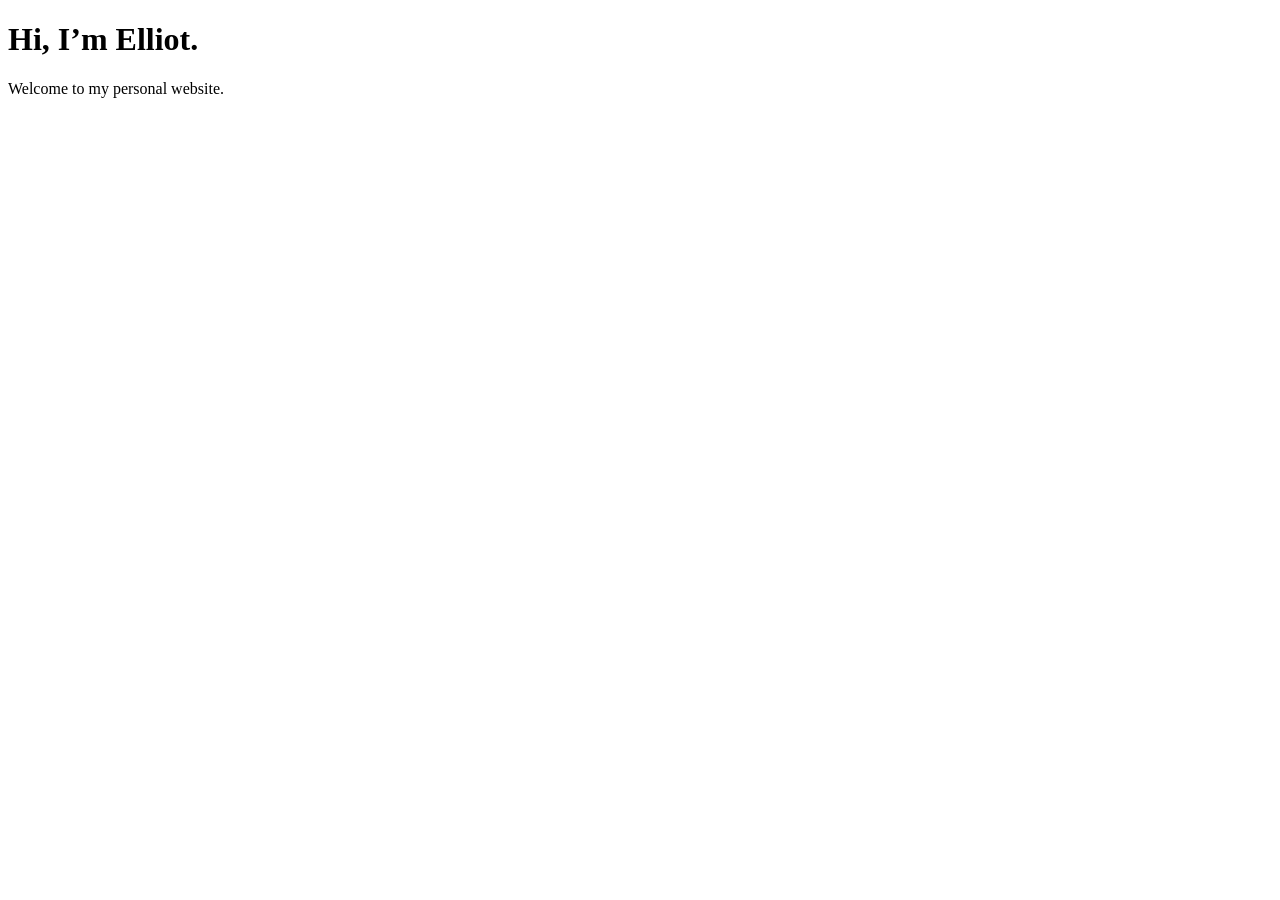
==== index.html @ 8ef5b98a "Updating personal website" ====
<!doctype html>
<html lang="en">
<head>
  <meta charset="utf-8">
  <meta name="viewport" content="width=device-width, initial-scale=1">
  <title>Elliot MG</title>
  <link rel="stylesheet" href="style.css">
</head>
<body>
  <main>
    <h1>Hi, I’m Elliot.</h1>
    <p>Welcome to my personal website.</p>
  </main>
</body>
</html>
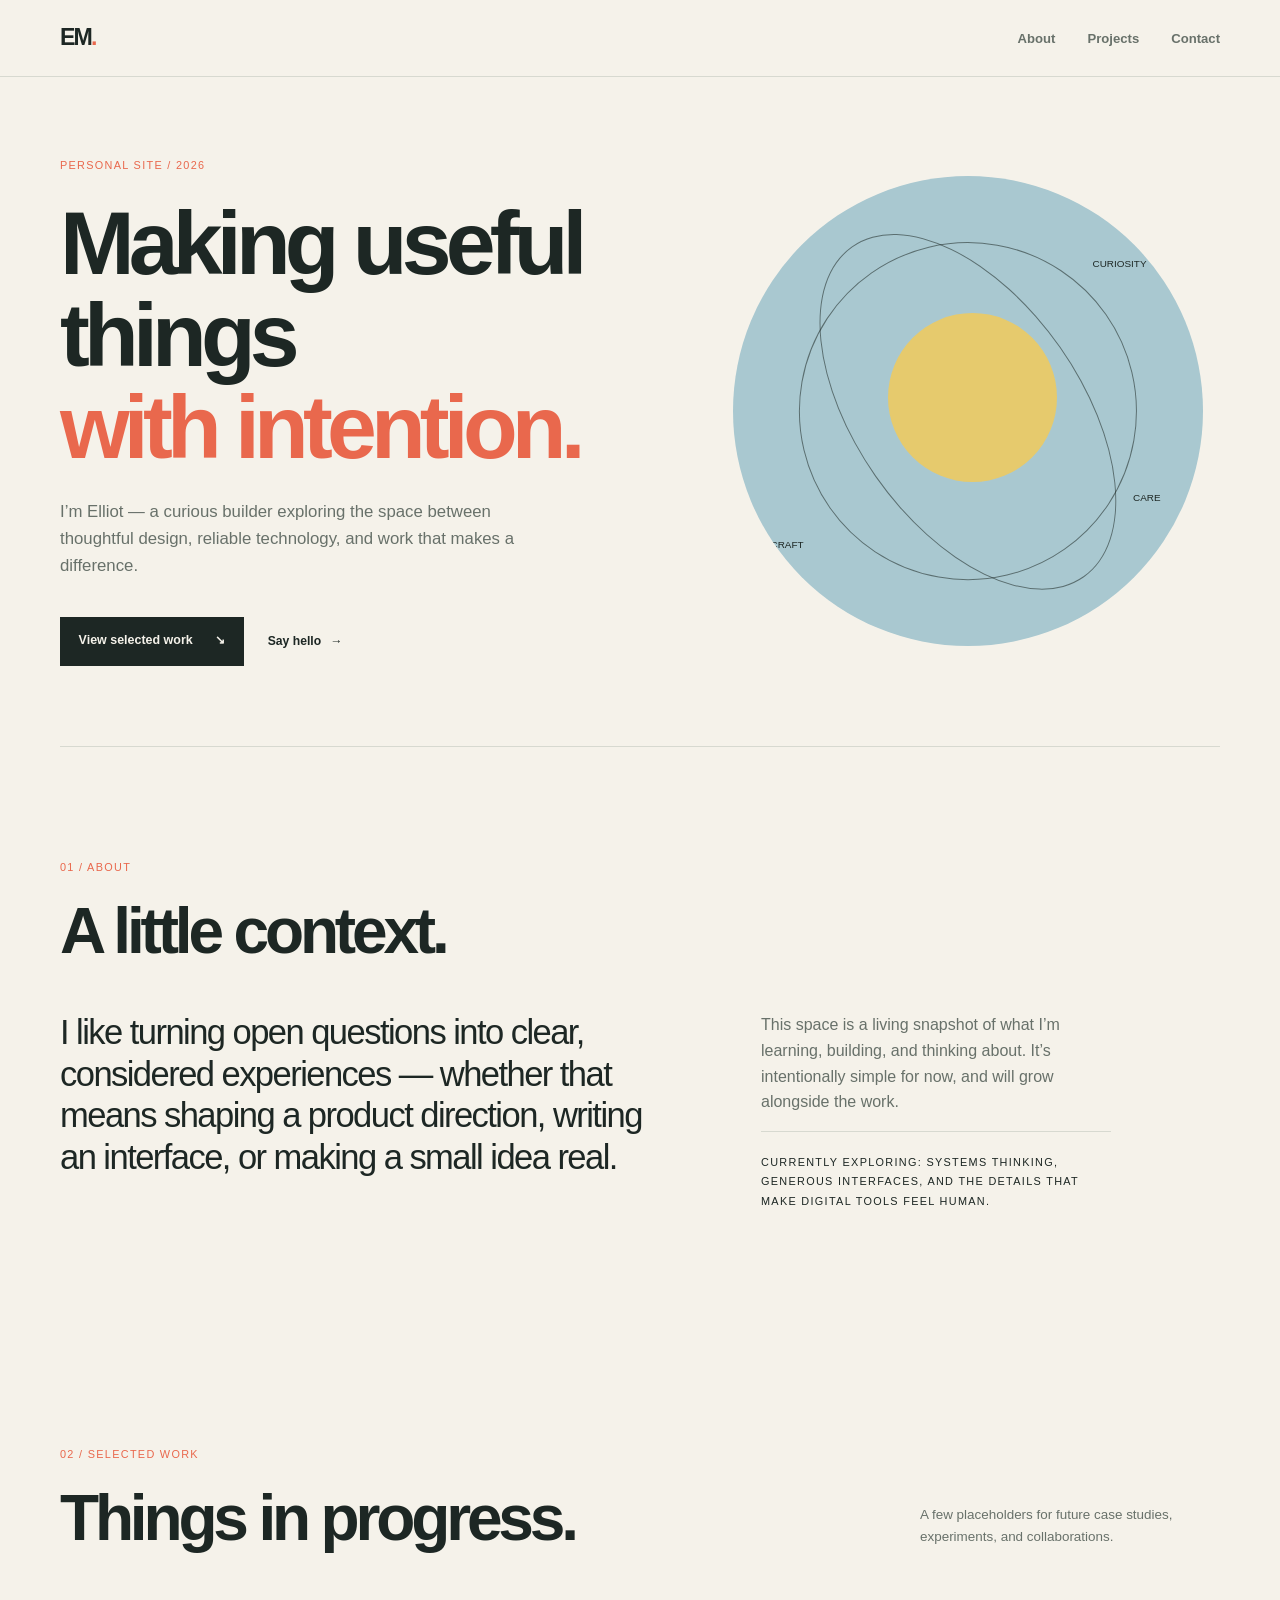
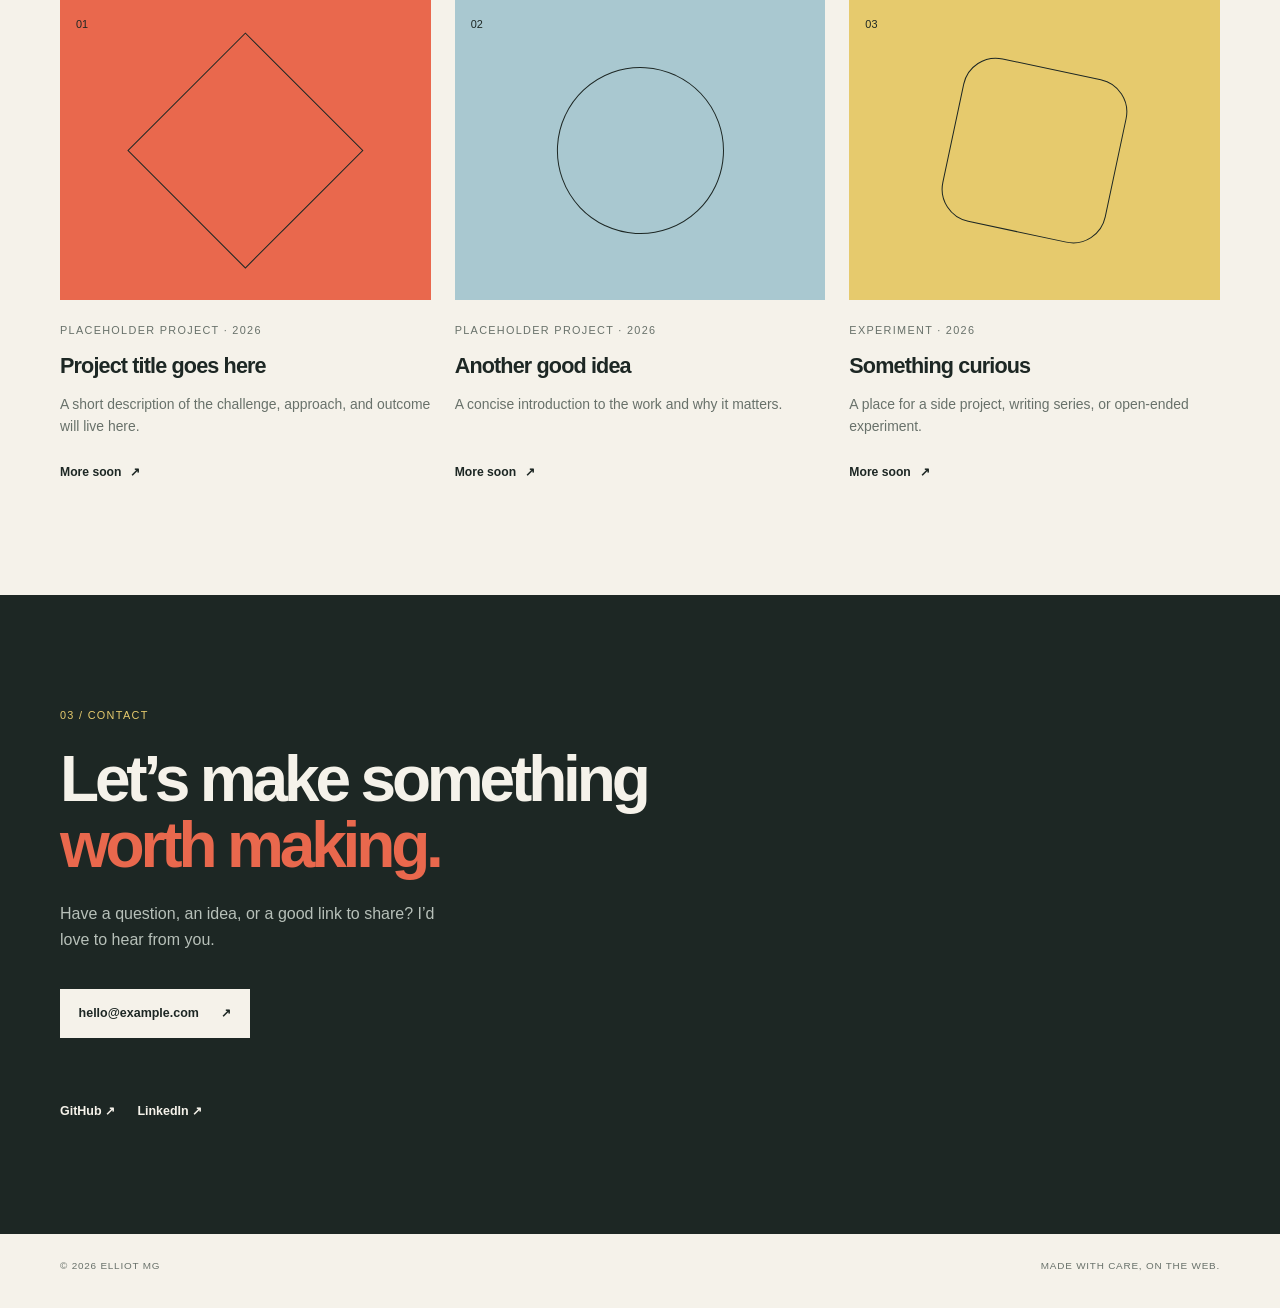
==== commit 0059fd1d: "Create personal website starter Co-authored-by: Copilot App <223556219+Copilot@users.noreply.github." ====
--- a/index.html
+++ b/index.html
@@ -1,15 +1,76 @@
 <!doctype html>
 <html lang="en">
-<head>
-  <meta charset="utf-8">
-  <meta name="viewport" content="width=device-width, initial-scale=1">
-  <title>Elliot MG</title>
-  <link rel="stylesheet" href="style.css">
-</head>
-<body>
-  <main>
-    <h1>Hi, I’m Elliot.</h1>
-    <p>Welcome to my personal website.</p>
-  </main>
-</body>
-</html>+  <head>
+    <meta charset="utf-8">
+    <meta name="viewport" content="width=device-width, initial-scale=1">
+    <meta name="description" content="Elliot MG — a personal portfolio for thoughtful digital work, experiments, and ideas.">
+    <meta name="theme-color" content="#f5f2ea">
+    <meta property="og:title" content="Elliot MG — Personal website">
+    <meta property="og:description" content="A personal portfolio for thoughtful digital work, experiments, and ideas.">
+    <meta property="og:type" content="website">
+    <title>Elliot MG — Personal website</title>
+    <link rel="stylesheet" href="styles.css">
+  </head>
+  <body>
+    <a class="skip-link" href="#main-content">Skip to content</a>
+    <header class="site-header">
+      <div class="container nav-wrap">
+        <a class="brand" href="#top" aria-label="Elliot MG home">EM<span>.</span></a>
+        <button class="menu-toggle" type="button" aria-expanded="false" aria-controls="site-nav">
+          <span class="sr-only">Toggle navigation</span><span></span><span></span>
+        </button>
+        <nav id="site-nav" class="site-nav" aria-label="Primary navigation">
+          <a href="#about">About</a><a href="#projects">Projects</a><a href="#contact">Contact</a>
+        </nav>
+      </div>
+    </header>
+    <main id="main-content">
+      <section id="top" class="hero container" aria-labelledby="hero-title">
+        <div class="hero-copy">
+          <p class="eyebrow">Personal site / 2026</p>
+          <h1 id="hero-title">Making useful things<br><em>with intention.</em></h1>
+          <p class="hero-intro">I’m Elliot — a curious builder exploring the space between thoughtful design, reliable technology, and work that makes a difference.</p>
+          <div class="hero-actions">
+            <a class="button button-primary" href="#projects">View selected work <span aria-hidden="true">↘</span></a>
+            <a class="text-link" href="#contact">Say hello <span aria-hidden="true">→</span></a>
+          </div>
+        </div>
+        <div class="hero-art" aria-hidden="true">
+          <div class="orbit orbit-one"></div><div class="orbit orbit-two"></div><div class="sun"></div>
+          <span class="art-label label-one">curiosity</span><span class="art-label label-two">craft</span><span class="art-label label-three">care</span>
+        </div>
+      </section>
+      <section id="about" class="section section-border container" aria-labelledby="about-title">
+        <div class="section-heading"><p class="eyebrow">01 / About</p><h2 id="about-title">A little context.</h2></div>
+        <div class="about-grid">
+          <p class="large-copy">I like turning open questions into clear, considered experiences — whether that means shaping a product direction, writing an interface, or making a small idea real.</p>
+          <div class="about-details">
+            <p>This space is a living snapshot of what I’m learning, building, and thinking about. It’s intentionally simple for now, and will grow alongside the work.</p>
+            <p class="mono-note">Currently exploring: systems thinking, generous interfaces, and the details that make digital tools feel human.</p>
+          </div>
+        </div>
+      </section>
+      <section id="projects" class="section container" aria-labelledby="projects-title">
+        <div class="section-heading projects-heading">
+          <div><p class="eyebrow">02 / Selected work</p><h2 id="projects-title">Things in progress.</h2></div>
+          <p class="section-note">A few placeholders for future case studies, experiments, and collaborations.</p>
+        </div>
+        <div class="project-grid">
+          <article class="project-card"><div class="project-visual visual-coral"><span>01</span><div class="visual-shape"></div></div><div class="project-meta"><p class="project-type">Placeholder project · 2026</p><h3>Project title goes here</h3><p>A short description of the challenge, approach, and outcome will live here.</p><a class="text-link" href="#contact">More soon <span aria-hidden="true">↗</span></a></div></article>
+          <article class="project-card"><div class="project-visual visual-blue"><span>02</span><div class="visual-shape"></div></div><div class="project-meta"><p class="project-type">Placeholder project · 2026</p><h3>Another good idea</h3><p>A concise introduction to the work and why it matters.</p><a class="text-link" href="#contact">More soon <span aria-hidden="true">↗</span></a></div></article>
+          <article class="project-card"><div class="project-visual visual-yellow"><span>03</span><div class="visual-shape"></div></div><div class="project-meta"><p class="project-type">Experiment · 2026</p><h3>Something curious</h3><p>A place for a side project, writing series, or open-ended experiment.</p><a class="text-link" href="#contact">More soon <span aria-hidden="true">↗</span></a></div></article>
+        </div>
+      </section>
+      <section id="contact" class="contact-section" aria-labelledby="contact-title">
+        <div class="container contact-inner">
+          <p class="eyebrow">03 / Contact</p><h2 id="contact-title">Let’s make something<br><em>worth making.</em></h2>
+          <p class="contact-copy">Have a question, an idea, or a good link to share? I’d love to hear from you.</p>
+          <a class="button button-light" href="mailto:hello@example.com">hello@example.com <span aria-hidden="true">↗</span></a>
+          <div class="social-links" aria-label="Social links"><a href="https://github.com/ElliotMG" target="_blank" rel="noreferrer">GitHub <span aria-hidden="true">↗</span></a><a href="https://www.linkedin.com/" target="_blank" rel="noreferrer">LinkedIn <span aria-hidden="true">↗</span></a></div>
+        </div>
+      </section>
+    </main>
+    <footer class="site-footer container"><p>© <span id="year"></span> Elliot MG</p><p>Made with care, on the web.</p></footer>
+    <script src="script.js"></script>
+  </body>
+</html>
--- a/styles.css
+++ b/styles.css
@@ -0,0 +1,3 @@
+:root{--paper:#f5f2ea;--ink:#1d2724;--muted:#68716a;--line:#d7d9d0;--accent:#e9684d;--blue:#a9c8d0;--yellow:#e6ca6d;--dark:#1d2724;--max-width:1160px}
+*{box-sizing:border-box}html{scroll-behavior:smooth}body{margin:0;color:var(--ink);background:var(--paper);font-family:Arial,sans-serif;line-height:1.6}a{color:inherit}.container{width:min(calc(100% - 3rem),var(--max-width));margin-inline:auto}.sr-only{position:absolute;width:1px;height:1px;padding:0;margin:-1px;overflow:hidden;clip:rect(0,0,0,0);white-space:nowrap;border:0}.skip-link{position:absolute;left:1rem;top:-4rem;z-index:10;padding:.7rem 1rem;color:#fff;background:var(--dark)}.skip-link:focus{top:1rem}.site-header{border-bottom:1px solid var(--line)}.nav-wrap{display:flex;align-items:center;justify-content:space-between;min-height:76px}.brand{color:var(--ink);font-size:1.45rem;font-weight:800;letter-spacing:-.08em;text-decoration:none}.brand span{color:var(--accent)}.site-nav{display:flex;gap:2rem;font-size:.82rem;font-weight:700}.site-nav a,.text-link,.social-links a{text-decoration:none}.site-nav a{color:var(--muted)}.site-nav a:hover,.site-nav a:focus-visible,.text-link:hover,.text-link:focus-visible,.social-links a:hover,.social-links a:focus-visible{color:var(--accent)}.menu-toggle{display:none;border:0;background:transparent;padding:.5rem}.hero{display:grid;grid-template-columns:1.08fr .92fr;gap:4rem;align-items:center;min-height:650px;padding-block:5rem}.eyebrow,.project-type,.mono-note{font-size:.68rem;text-transform:uppercase;letter-spacing:.12em}.eyebrow{color:var(--accent);margin:0 0 1.4rem}h1,h2,h3,p{margin-top:0}h1,h2{letter-spacing:-.065em;line-height:1.03}h1{max-width:720px;margin-bottom:1.6rem;font-size:clamp(3.2rem,7vw,6.5rem);font-weight:700}h1 em,h2 em{color:var(--accent);font-style:normal}.hero-intro{max-width:490px;color:var(--muted);font-size:1.05rem}.hero-actions{display:flex;align-items:center;flex-wrap:wrap;gap:1.5rem;margin-top:2.3rem}.button{display:inline-flex;gap:1.4rem;align-items:center;padding:.85rem 1.1rem;border:1px solid transparent;font-size:.78rem;font-weight:700;text-decoration:none}.button-primary{color:var(--paper);background:var(--dark)}.text-link{display:inline-flex;align-items:center;gap:.55rem;font-size:.76rem;font-weight:800}.hero-art{position:relative;width:min(100%,470px);aspect-ratio:1;margin-inline:auto;background:var(--blue);border-radius:50%;overflow:hidden}.sun{position:absolute;top:29%;left:33%;width:36%;aspect-ratio:1;background:var(--yellow);border-radius:50%}.orbit{position:absolute;inset:14%;border:1px solid rgba(29,39,36,.55);border-radius:50%;transform:rotate(-35deg)}.orbit-two{inset:26% 7%;transform:rotate(55deg)}.art-label{position:absolute;font-size:.62rem;text-transform:uppercase}.label-one{top:17%;right:12%}.label-two{bottom:20%;left:8%}.label-three{right:9%;bottom:30%}.section{padding-block:7rem}.section-border{border-top:1px solid var(--line)}.section-heading{margin-bottom:3rem}h2{font-size:clamp(2.4rem,5vw,4.5rem);margin-bottom:0}.about-grid{display:grid;grid-template-columns:1.15fr .85fr;gap:5rem}.large-copy{max-width:650px;font-size:clamp(1.5rem,2.7vw,2.4rem);line-height:1.2;letter-spacing:-.045em}.about-details{max-width:350px;color:var(--muted)}.mono-note{padding-top:1.3rem;color:var(--ink);border-top:1px solid var(--line);line-height:1.8}.projects-heading{display:flex;justify-content:space-between;align-items:end;gap:2rem}.section-note{max-width:300px;margin-bottom:.3rem;color:var(--muted);font-size:.84rem}.project-grid{display:grid;grid-template-columns:repeat(3,1fr);gap:1.5rem}.project-card{min-width:0}.project-visual{position:relative;display:grid;place-items:center;min-height:300px;overflow:hidden}.project-visual>span{position:absolute;top:1rem;left:1rem;font-size:.68rem}.visual-coral{background:var(--accent)}.visual-blue{background:var(--blue)}.visual-yellow{background:var(--yellow)}.visual-shape{width:45%;aspect-ratio:1;border:1px solid var(--ink);border-radius:50%;transform:rotate(25deg)}.visual-coral .visual-shape{border-radius:0;transform:rotate(45deg)}.visual-yellow .visual-shape{border-radius:20%;transform:rotate(12deg)}.project-meta{padding-top:1.35rem}.project-type{color:var(--muted);margin-bottom:.65rem}.project-meta h3{margin-bottom:.55rem;font-size:1.35rem;letter-spacing:-.04em}.project-meta p:not(.project-type){min-height:3.2rem;color:var(--muted);font-size:.87rem}.contact-section{color:var(--paper);background:var(--dark)}.contact-inner{padding-block:7rem}.contact-inner .eyebrow{color:var(--yellow)}.contact-inner h2{max-width:700px;margin-bottom:1.4rem}.contact-copy{max-width:400px;color:#b7c0b9}.button-light{margin-top:1.3rem;color:var(--dark);background:var(--paper)}.social-links{display:flex;gap:1.4rem;margin-top:4rem;font-size:.78rem;font-weight:700}.site-footer{display:flex;justify-content:space-between;padding-block:1.5rem;color:var(--muted);font-size:.62rem;text-transform:uppercase;letter-spacing:.08em}
+@media(max-width:760px){.container{width:min(calc(100% - 2rem),var(--max-width))}.site-nav{display:none;position:absolute;top:76px;right:1rem;left:1rem;z-index:5;flex-direction:column;gap:0;padding:.7rem;background:var(--paper);border:1px solid var(--line)}.site-nav.is-open{display:flex}.site-nav a{padding:.65rem}.menu-toggle{display:grid;gap:5px}.menu-toggle>span:not(.sr-only){display:block;width:22px;height:1px;background:var(--ink)}.hero{grid-template-columns:1fr;gap:3rem;min-height:auto;padding-block:4.5rem 5rem}.hero-art{width:min(100%,360px)}.section{padding-block:5rem}.about-grid,.project-grid{grid-template-columns:1fr;gap:2.5rem}.about-grid{gap:1.5rem}.projects-heading{display:block}.section-note{margin-top:1.2rem}.project-visual{min-height:260px}.project-meta p:not(.project-type){min-height:auto}.site-footer{display:block}.site-footer p:last-child{margin-top:.5rem}}
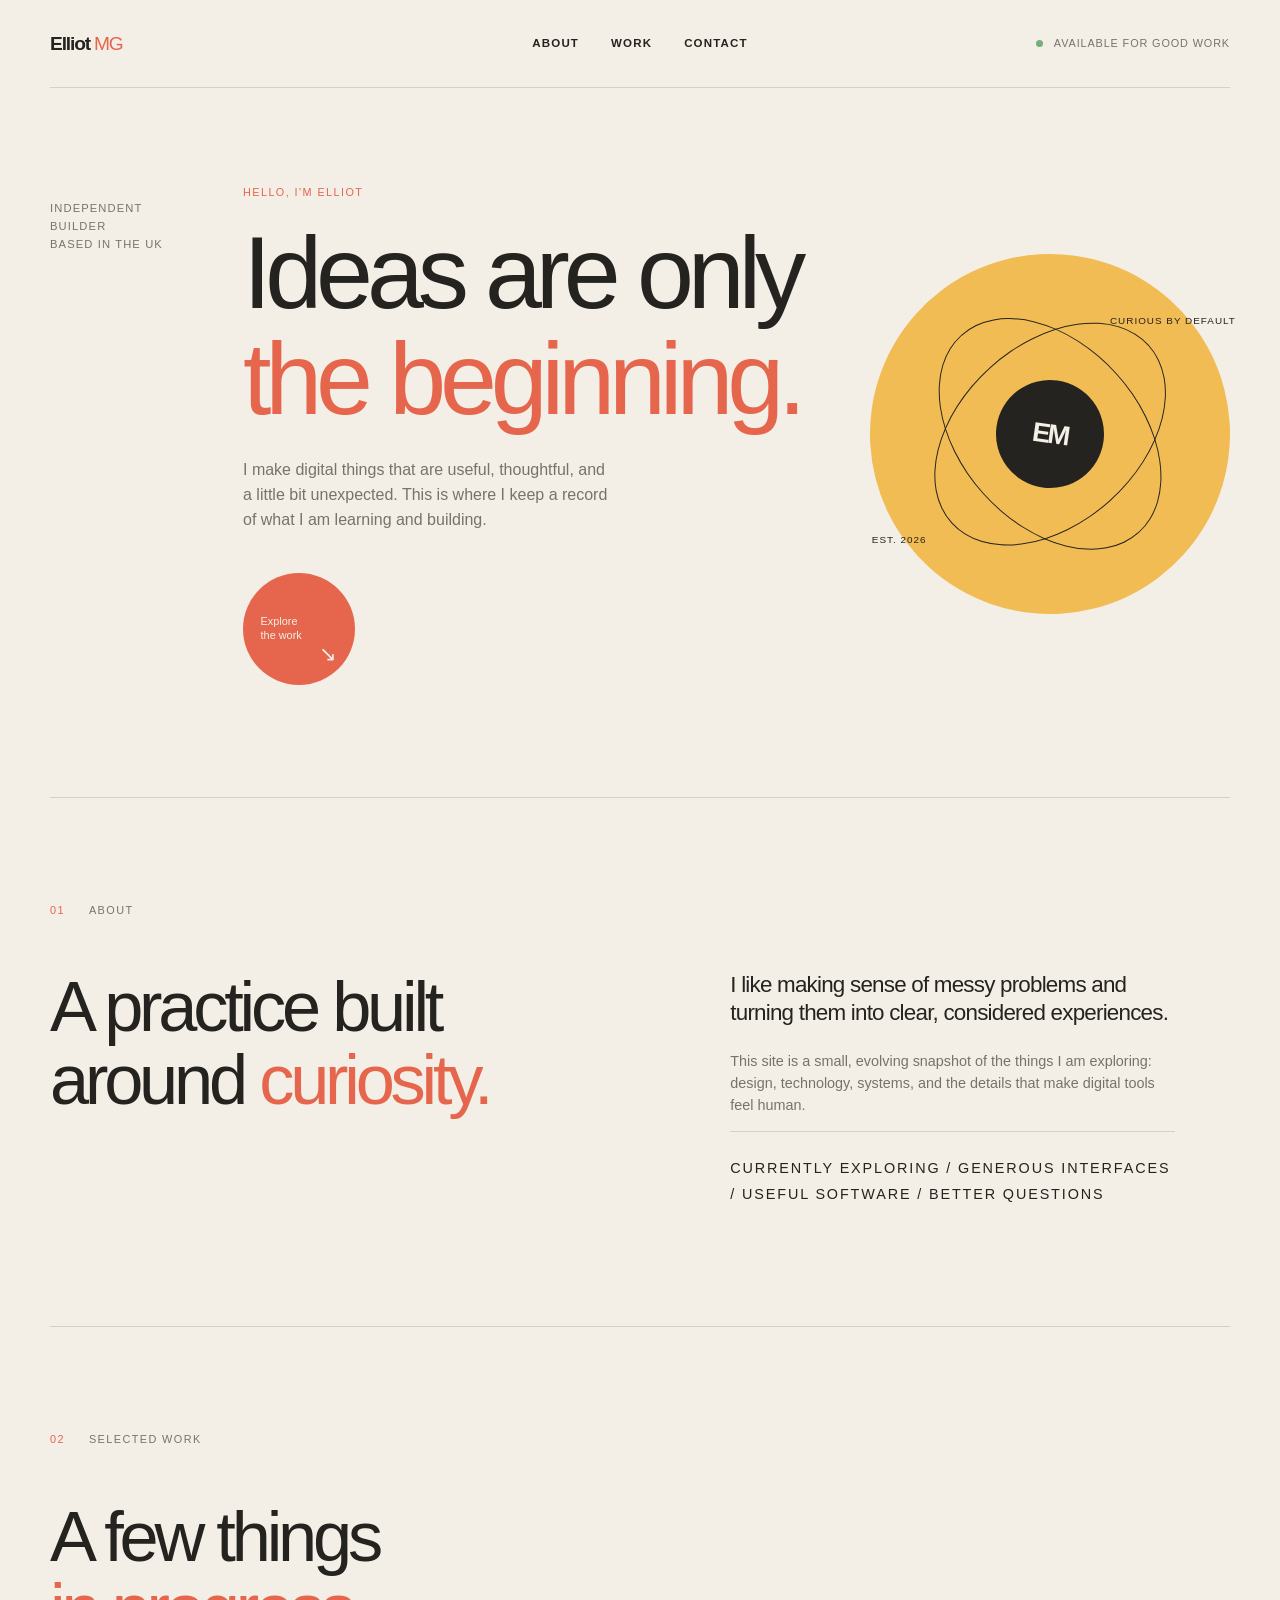
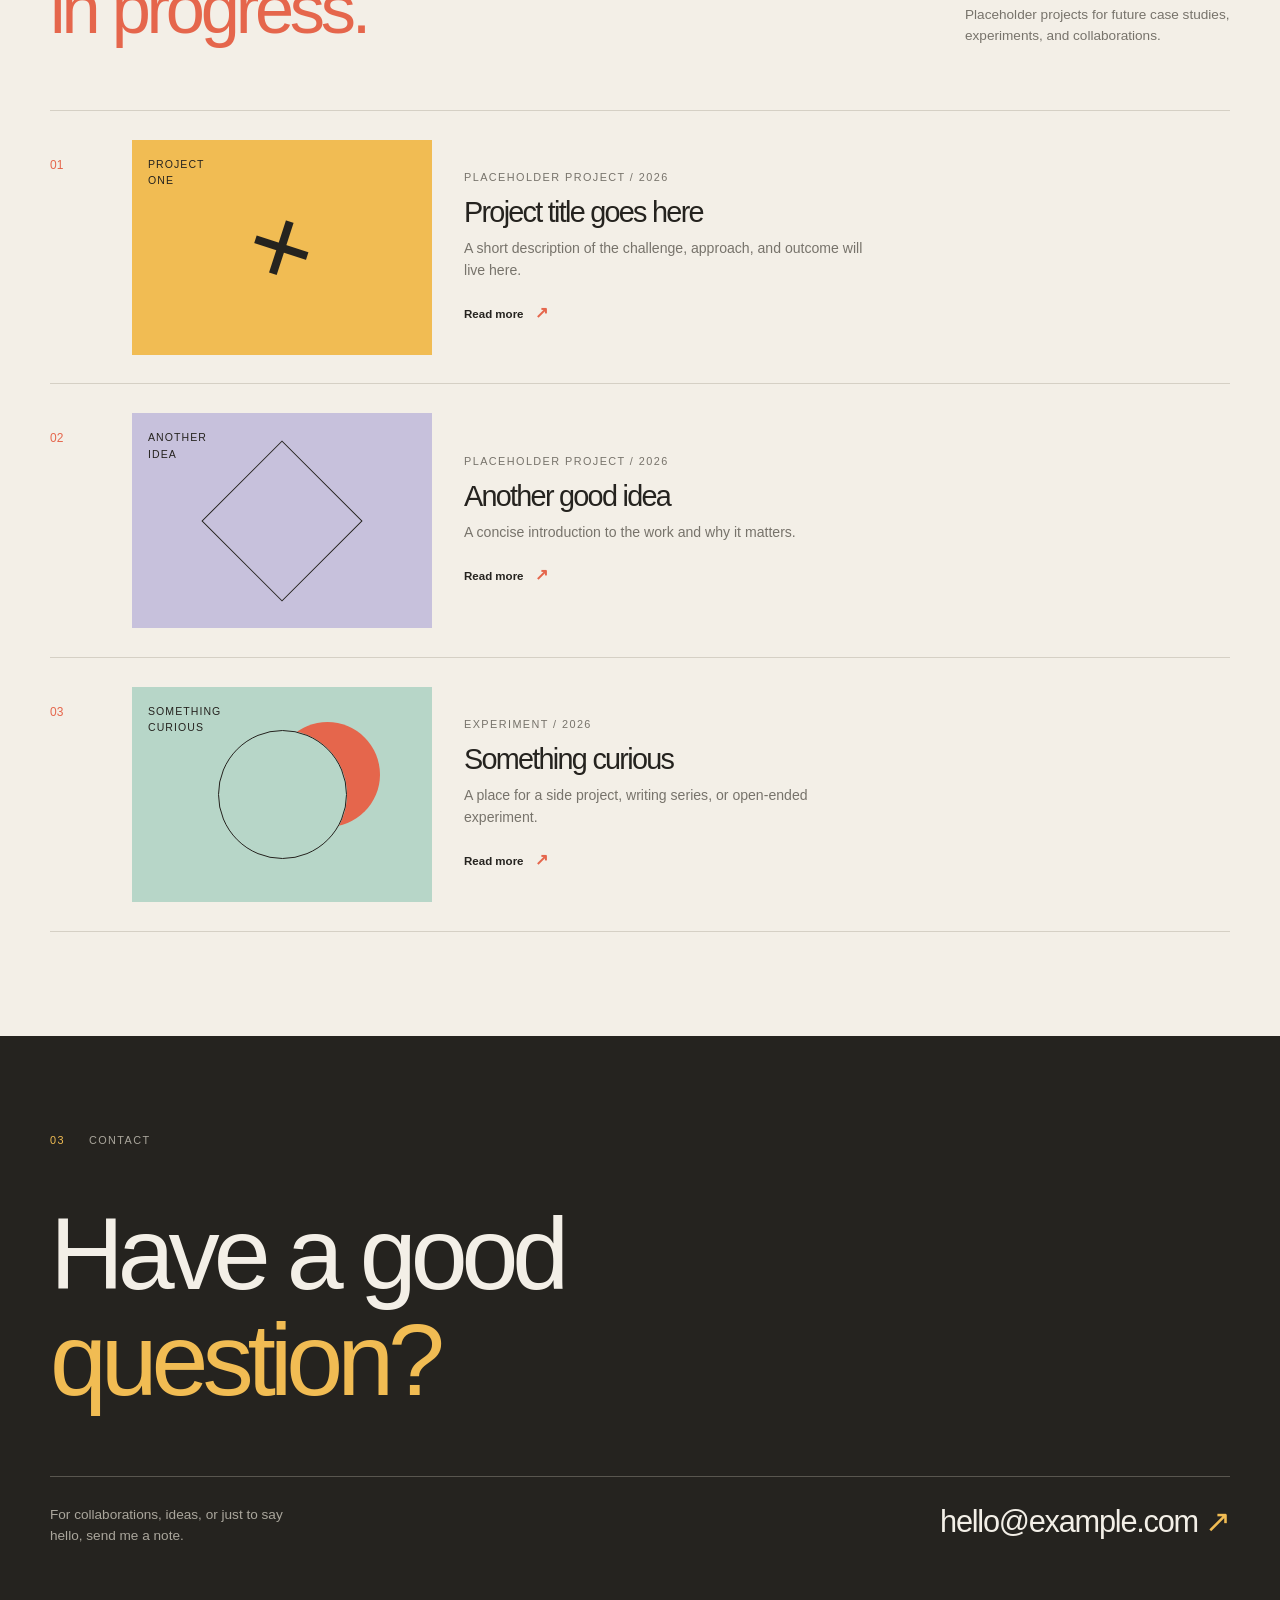
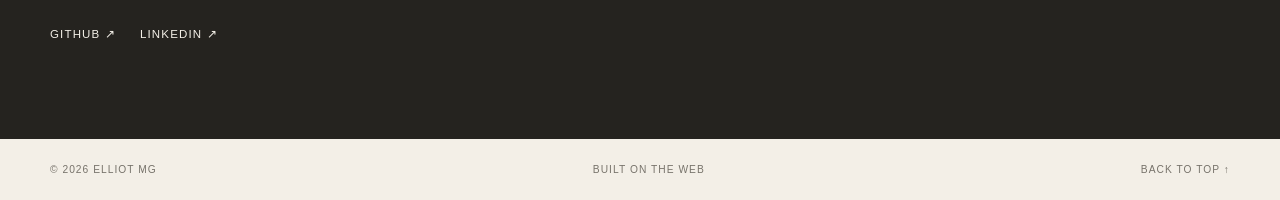
==== commit 5d98c536: "Refresh personal site visual design Introduce a more editorial layout with stronger typography, rich" ====
--- a/index.html
+++ b/index.html
@@ -3,74 +3,84 @@
   <head>
     <meta charset="utf-8">
     <meta name="viewport" content="width=device-width, initial-scale=1">
-    <meta name="description" content="Elliot MG — a personal portfolio for thoughtful digital work, experiments, and ideas.">
-    <meta name="theme-color" content="#f5f2ea">
-    <meta property="og:title" content="Elliot MG — Personal website">
-    <meta property="og:description" content="A personal portfolio for thoughtful digital work, experiments, and ideas.">
+    <meta name="description" content="Elliot MG is a curious builder making useful things with intention.">
+    <meta name="theme-color" content="#f3efe7">
+    <meta property="og:title" content="Elliot MG - Personal website">
+    <meta property="og:description" content="A personal home for Elliot MG's work, experiments, and ideas.">
     <meta property="og:type" content="website">
-    <title>Elliot MG — Personal website</title>
-    <link rel="stylesheet" href="styles.css">
+    <title>Elliot MG - Personal website</title>
+    <link rel="stylesheet" href="style.css">
   </head>
   <body>
     <a class="skip-link" href="#main-content">Skip to content</a>
     <header class="site-header">
-      <div class="container nav-wrap">
-        <a class="brand" href="#top" aria-label="Elliot MG home">EM<span>.</span></a>
-        <button class="menu-toggle" type="button" aria-expanded="false" aria-controls="site-nav">
-          <span class="sr-only">Toggle navigation</span><span></span><span></span>
-        </button>
-        <nav id="site-nav" class="site-nav" aria-label="Primary navigation">
-          <a href="#about">About</a><a href="#projects">Projects</a><a href="#contact">Contact</a>
-        </nav>
-      </div>
+      <a class="wordmark" href="#top" aria-label="Elliot MG home">Elliot<span>MG</span></a>
+      <button class="menu-toggle" type="button" aria-expanded="false" aria-controls="site-nav">
+        <span class="sr-only">Toggle navigation</span><span></span><span></span>
+      </button>
+      <nav id="site-nav" class="site-nav" aria-label="Primary navigation">
+        <a href="#about">About</a><a href="#work">Work</a><a href="#contact">Contact</a>
+      </nav>
+      <p class="availability"><i></i> Available for good work</p>
     </header>
+
     <main id="main-content">
-      <section id="top" class="hero container" aria-labelledby="hero-title">
-        <div class="hero-copy">
-          <p class="eyebrow">Personal site / 2026</p>
-          <h1 id="hero-title">Making useful things<br><em>with intention.</em></h1>
-          <p class="hero-intro">I’m Elliot — a curious builder exploring the space between thoughtful design, reliable technology, and work that makes a difference.</p>
-          <div class="hero-actions">
-            <a class="button button-primary" href="#projects">View selected work <span aria-hidden="true">↘</span></a>
-            <a class="text-link" href="#contact">Say hello <span aria-hidden="true">→</span></a>
-          </div>
+      <section id="top" class="hero page-width" aria-labelledby="hero-title">
+        <div class="hero-kicker">Independent builder<br>based in the UK</div>
+        <div class="hero-content">
+          <p class="eyebrow">Hello, I'm Elliot</p>
+          <h1 id="hero-title">Ideas are only<br><em>the beginning.</em></h1>
+          <p class="hero-summary">I make digital things that are useful, thoughtful, and a little bit unexpected. This is where I keep a record of what I am learning and building.</p>
+          <a class="circle-link" href="#work" aria-label="Explore selected work"><span>Explore<br>the work</span><b aria-hidden="true">↘</b></a>
         </div>
-        <div class="hero-art" aria-hidden="true">
-          <div class="orbit orbit-one"></div><div class="orbit orbit-two"></div><div class="sun"></div>
-          <span class="art-label label-one">curiosity</span><span class="art-label label-two">craft</span><span class="art-label label-three">care</span>
+        <div class="hero-mark" aria-hidden="true">
+          <div class="mark-ring ring-one"></div><div class="mark-ring ring-two"></div>
+          <div class="mark-core">EM</div>
+          <span class="mark-note note-top">curious by default</span><span class="mark-note note-bottom">est. 2026</span>
         </div>
       </section>
-      <section id="about" class="section section-border container" aria-labelledby="about-title">
-        <div class="section-heading"><p class="eyebrow">01 / About</p><h2 id="about-title">A little context.</h2></div>
-        <div class="about-grid">
-          <p class="large-copy">I like turning open questions into clear, considered experiences — whether that means shaping a product direction, writing an interface, or making a small idea real.</p>
-          <div class="about-details">
-            <p>This space is a living snapshot of what I’m learning, building, and thinking about. It’s intentionally simple for now, and will grow alongside the work.</p>
-            <p class="mono-note">Currently exploring: systems thinking, generous interfaces, and the details that make digital tools feel human.</p>
+
+      <section id="about" class="section page-width ruled" aria-labelledby="about-title">
+        <div class="section-label"><span>01</span><span>About</span></div>
+        <div class="about-layout">
+          <h2 id="about-title">A practice built<br>around <em>curiosity.</em></h2>
+          <div class="about-copy">
+            <p class="lead">I like making sense of messy problems and turning them into clear, considered experiences.</p>
+            <p>This site is a small, evolving snapshot of the things I am exploring: design, technology, systems, and the details that make digital tools feel human.</p>
+            <p class="mono-note">Currently exploring / generous interfaces / useful software / better questions</p>
           </div>
         </div>
       </section>
-      <section id="projects" class="section container" aria-labelledby="projects-title">
-        <div class="section-heading projects-heading">
-          <div><p class="eyebrow">02 / Selected work</p><h2 id="projects-title">Things in progress.</h2></div>
-          <p class="section-note">A few placeholders for future case studies, experiments, and collaborations.</p>
-        </div>
-        <div class="project-grid">
-          <article class="project-card"><div class="project-visual visual-coral"><span>01</span><div class="visual-shape"></div></div><div class="project-meta"><p class="project-type">Placeholder project · 2026</p><h3>Project title goes here</h3><p>A short description of the challenge, approach, and outcome will live here.</p><a class="text-link" href="#contact">More soon <span aria-hidden="true">↗</span></a></div></article>
-          <article class="project-card"><div class="project-visual visual-blue"><span>02</span><div class="visual-shape"></div></div><div class="project-meta"><p class="project-type">Placeholder project · 2026</p><h3>Another good idea</h3><p>A concise introduction to the work and why it matters.</p><a class="text-link" href="#contact">More soon <span aria-hidden="true">↗</span></a></div></article>
-          <article class="project-card"><div class="project-visual visual-yellow"><span>03</span><div class="visual-shape"></div></div><div class="project-meta"><p class="project-type">Experiment · 2026</p><h3>Something curious</h3><p>A place for a side project, writing series, or open-ended experiment.</p><a class="text-link" href="#contact">More soon <span aria-hidden="true">↗</span></a></div></article>
+
+      <section id="work" class="section page-width ruled" aria-labelledby="work-title">
+        <div class="section-label"><span>02</span><span>Selected work</span></div>
+        <div class="work-heading"><h2 id="work-title">A few things<br><em>in progress.</em></h2><p>Placeholder projects for future case studies, experiments, and collaborations.</p></div>
+        <div class="work-list">
+          <article class="work-item">
+            <div class="work-number">01</div><div class="work-visual visual-saffron"><span>Project<br>one</span><div class="visual-star">+</div></div>
+            <div class="work-info"><p class="work-type">Placeholder project / 2026</p><h3>Project title goes here</h3><p>A short description of the challenge, approach, and outcome will live here.</p><a href="#contact" class="arrow-link">Read more <span aria-hidden="true">↗</span></a></div>
+          </article>
+          <article class="work-item">
+            <div class="work-number">02</div><div class="work-visual visual-lilac"><span>Another<br>idea</span><div class="visual-square"></div></div>
+            <div class="work-info"><p class="work-type">Placeholder project / 2026</p><h3>Another good idea</h3><p>A concise introduction to the work and why it matters.</p><a href="#contact" class="arrow-link">Read more <span aria-hidden="true">↗</span></a></div>
+          </article>
+          <article class="work-item">
+            <div class="work-number">03</div><div class="work-visual visual-mint"><span>Something<br>curious</span><div class="visual-circle"></div></div>
+            <div class="work-info"><p class="work-type">Experiment / 2026</p><h3>Something curious</h3><p>A place for a side project, writing series, or open-ended experiment.</p><a href="#contact" class="arrow-link">Read more <span aria-hidden="true">↗</span></a></div>
+          </article>
         </div>
       </section>
+
       <section id="contact" class="contact-section" aria-labelledby="contact-title">
-        <div class="container contact-inner">
-          <p class="eyebrow">03 / Contact</p><h2 id="contact-title">Let’s make something<br><em>worth making.</em></h2>
-          <p class="contact-copy">Have a question, an idea, or a good link to share? I’d love to hear from you.</p>
-          <a class="button button-light" href="mailto:hello@example.com">hello@example.com <span aria-hidden="true">↗</span></a>
-          <div class="social-links" aria-label="Social links"><a href="https://github.com/ElliotMG" target="_blank" rel="noreferrer">GitHub <span aria-hidden="true">↗</span></a><a href="https://www.linkedin.com/" target="_blank" rel="noreferrer">LinkedIn <span aria-hidden="true">↗</span></a></div>
+        <div class="page-width contact-inner">
+          <div class="section-label light"><span>03</span><span>Contact</span></div>
+          <h2 id="contact-title">Have a good<br><em>question?</em></h2>
+          <div class="contact-bottom"><p>For collaborations, ideas, or just to say hello, send me a note.</p><a class="email-link" href="mailto:hello@example.com">hello@example.com <span aria-hidden="true">↗</span></a></div>
+          <div class="social-links"><a href="https://github.com/ElliotMG" target="_blank" rel="noreferrer">GitHub <span aria-hidden="true">↗</span></a><a href="https://www.linkedin.com/" target="_blank" rel="noreferrer">LinkedIn <span aria-hidden="true">↗</span></a></div>
         </div>
       </section>
     </main>
-    <footer class="site-footer container"><p>© <span id="year"></span> Elliot MG</p><p>Made with care, on the web.</p></footer>
+    <footer class="site-footer page-width"><span>© <span id="year"></span> Elliot MG</span><span>Built on the web</span><a href="#top">Back to top ↑</a></footer>
     <script src="script.js"></script>
   </body>
 </html>
--- a/style.css
+++ b/style.css
@@ -0,0 +1,8 @@
+:root{--paper:#f3efe7;--ink:#25231f;--muted:#77736b;--line:#d5d0c5;--red:#e5664c;--saffron:#f1bc53;--lilac:#c7c1dc;--mint:#b7d6c8;--night:#25231f;--width:1180px}
+*{box-sizing:border-box}html{scroll-behavior:smooth}body{margin:0;color:var(--ink);background:var(--paper);font-family:Arial,sans-serif;line-height:1.55}a{color:inherit}.page-width{width:min(calc(100% - 5rem),var(--width));margin-inline:auto}.sr-only{position:absolute;width:1px;height:1px;padding:0;margin:-1px;overflow:hidden;clip:rect(0,0,0,0);white-space:nowrap;border:0}.skip-link{position:absolute;left:1rem;top:-4rem;z-index:5;padding:.7rem 1rem;color:#fff;background:var(--night)}.skip-link:focus{top:1rem}
+.site-header{position:relative;display:grid;grid-template-columns:1fr auto 1fr;align-items:center;width:min(calc(100% - 5rem),var(--width));min-height:88px;margin-inline:auto;border-bottom:1px solid var(--line)}.wordmark{font-size:1.2rem;font-weight:800;letter-spacing:-.06em;text-decoration:none}.wordmark span{display:inline-block;margin-left:.25rem;color:var(--red);font-weight:400}.site-nav{display:flex;gap:2rem;font-size:.72rem;font-weight:700;text-transform:uppercase;letter-spacing:.1em}.site-nav a{text-decoration:none}.site-nav a:hover,.site-nav a:focus-visible,.arrow-link:hover,.arrow-link:focus-visible,.social-links a:hover,.social-links a:focus-visible{color:var(--red)}.availability{justify-self:end;margin:0;color:var(--muted);font-size:.68rem;text-transform:uppercase;letter-spacing:.08em}.availability i{display:inline-block;width:7px;height:7px;margin-right:.45rem;background:#73af7d;border-radius:50%}.menu-toggle{display:none}
+.hero{position:relative;display:grid;grid-template-columns:145px 1fr 360px;gap:3rem;align-items:center;min-height:690px;padding-block:6rem 7rem}.hero-kicker{align-self:start;padding-top:1rem;color:var(--muted);font-size:.7rem;line-height:1.6;text-transform:uppercase;letter-spacing:.1em}.hero-content{position:relative;z-index:1}.eyebrow,.section-label,.work-type,.mono-note{font-size:.68rem;text-transform:uppercase;letter-spacing:.13em}.eyebrow{margin:0 0 1.2rem;color:var(--red)}h1,h2,h3,p{margin-top:0}h1,h2,h3{font-weight:400;letter-spacing:-.06em;line-height:1.03}h1{max-width:680px;margin-bottom:1.7rem;font-size:clamp(4rem,8vw,8.2rem)}h1 em,h2 em{color:var(--red);font-style:normal}.hero-summary{max-width:370px;margin-bottom:2.5rem;color:var(--muted);font-size:1rem}.circle-link{display:flex;align-items:center;justify-content:space-between;width:112px;height:112px;padding:1.1rem;color:var(--paper);background:var(--red);border-radius:50%;font-size:.68rem;line-height:1.25;text-decoration:none;transition:transform .2s ease}.circle-link b{align-self:flex-end;font-size:1.3rem;font-weight:400}.circle-link:hover,.circle-link:focus-visible{transform:rotate(-8deg) scale(1.05)}.hero-mark{position:relative;display:grid;place-items:center;width:min(100%,360px);aspect-ratio:1;background:var(--saffron);border-radius:50%;transform:rotate(8deg)}.mark-ring{position:absolute;border:1px solid var(--ink);border-radius:50%;transform:rotate(40deg)}.ring-one{inset:13% 25%}.ring-two{inset:25% 13%}.mark-core{display:grid;place-items:center;width:108px;height:108px;color:var(--paper);background:var(--night);border-radius:50%;font-size:1.7rem;font-weight:700;letter-spacing:-.1em}.mark-note{position:absolute;font-size:.62rem;text-transform:uppercase;letter-spacing:.1em;transform:rotate(-8deg)}.note-top{top:12%;right:3%}.note-bottom{bottom:13%;left:5%}
+.section{padding-block:6.5rem}.ruled{border-top:1px solid var(--line)}.section-label{display:flex;gap:1.5rem;margin-bottom:3.3rem;color:var(--muted)}.section-label span:first-child{color:var(--red)}.about-layout{display:grid;grid-template-columns:1.05fr .95fr;gap:8rem}.about-layout h2,.work-heading h2{margin:0;font-size:clamp(3rem,5.5vw,5.8rem)}.about-copy{max-width:445px}.about-copy .lead{font-size:1.4rem;line-height:1.25;letter-spacing:-.035em}.about-copy p:not(.lead){color:var(--muted);font-size:.9rem}.mono-note{padding-top:1.5rem;border-top:1px solid var(--line);color:var(--ink)!important;line-height:1.8}
+.work-heading{display:flex;align-items:end;justify-content:space-between;gap:2rem;margin-bottom:4rem}.work-heading p{max-width:265px;margin:0;color:var(--muted);font-size:.85rem}.work-list{border-top:1px solid var(--line)}.work-item{display:grid;grid-template-columns:50px 300px 1fr;gap:2rem;align-items:center;padding-block:1.8rem;border-bottom:1px solid var(--line)}.work-number{align-self:start;padding-top:1rem;color:var(--red);font-size:.75rem}.work-visual{position:relative;display:grid;place-items:center;min-height:215px;overflow:hidden}.work-visual span{position:absolute;top:1rem;left:1rem;font-size:.66rem;text-transform:uppercase;letter-spacing:.1em}.visual-saffron{background:var(--saffron)}.visual-lilac{background:var(--lilac)}.visual-mint{background:var(--mint)}.visual-star{font-size:7rem;font-weight:200;line-height:1;transform:rotate(18deg)}.visual-square{width:38%;aspect-ratio:1;border:1px solid var(--ink);transform:rotate(45deg)}.visual-circle{width:43%;aspect-ratio:1;border:1px solid var(--ink);border-radius:50%;box-shadow:45px -20px 0 -12px var(--red)}.work-info{max-width:410px}.work-type{margin-bottom:.75rem;color:var(--muted)}.work-info h3{margin-bottom:.65rem;font-size:1.8rem}.work-info>p:not(.work-type){margin-bottom:1.2rem;color:var(--muted);font-size:.88rem}.arrow-link{font-size:.72rem;font-weight:700;text-decoration:none}.arrow-link span{margin-left:.5rem;color:var(--red);font-size:1rem}
+.contact-section{color:var(--paper);background:var(--night)}.contact-inner{padding-block:6rem}.section-label.light{color:#aaa69c}.section-label.light span:first-child{color:var(--saffron)}.contact-inner h2{margin-bottom:4rem;font-size:clamp(4rem,8vw,8rem)}.contact-inner h2 em{color:var(--saffron)}.contact-bottom{display:flex;align-items:end;justify-content:space-between;gap:2rem;padding-top:1.3rem;border-top:1px solid #59564f}.contact-bottom p{max-width:245px;margin:0;color:#aaa69c;font-size:.85rem}.email-link{font-size:clamp(1.3rem,2.4vw,2.1rem);letter-spacing:-.04em;text-decoration:none}.email-link span{color:var(--saffron)}.social-links{display:flex;gap:1.5rem;margin-top:5rem;font-size:.72rem;text-transform:uppercase;letter-spacing:.1em}.social-links a{text-decoration:none}.site-footer{display:flex;justify-content:space-between;padding-block:1.4rem;color:var(--muted);font-size:.64rem;text-transform:uppercase;letter-spacing:.1em}.site-footer a{text-decoration:none}.site-footer a:hover,.site-footer a:focus-visible{color:var(--red)}
+@media(max-width:850px){.page-width,.site-header{width:min(calc(100% - 2.5rem),var(--width))}.site-header{grid-template-columns:1fr auto;min-height:72px}.availability{display:none}.menu-toggle{display:grid;gap:5px;border:0;padding:.5rem;background:transparent}.menu-toggle>span:not(.sr-only){display:block;width:23px;height:1px;background:var(--ink)}.site-nav{display:none;position:absolute;top:72px;right:0;left:0;z-index:4;flex-direction:column;gap:0;padding:.7rem;background:var(--paper);border:1px solid var(--line)}.site-nav.is-open{display:flex}.site-nav a{padding:.75rem}.hero{grid-template-columns:1fr;gap:3rem;min-height:auto;padding-block:5rem 6rem}.hero-kicker{order:2;padding:0}.hero-content{order:1}.hero-mark{order:3;width:min(100%,320px);margin-inline:auto}.about-layout{grid-template-columns:1fr;gap:2rem}.work-heading{display:block}.work-heading p{margin-top:1.5rem}.work-item{grid-template-columns:30px 1fr;gap:1rem}.work-visual{grid-column:2;min-height:250px}.work-info{grid-column:2}.work-number{grid-row:1 / span 2}.contact-bottom{display:block}.email-link{display:inline-block;margin-top:2rem}.site-footer{display:grid;gap:.7rem}}
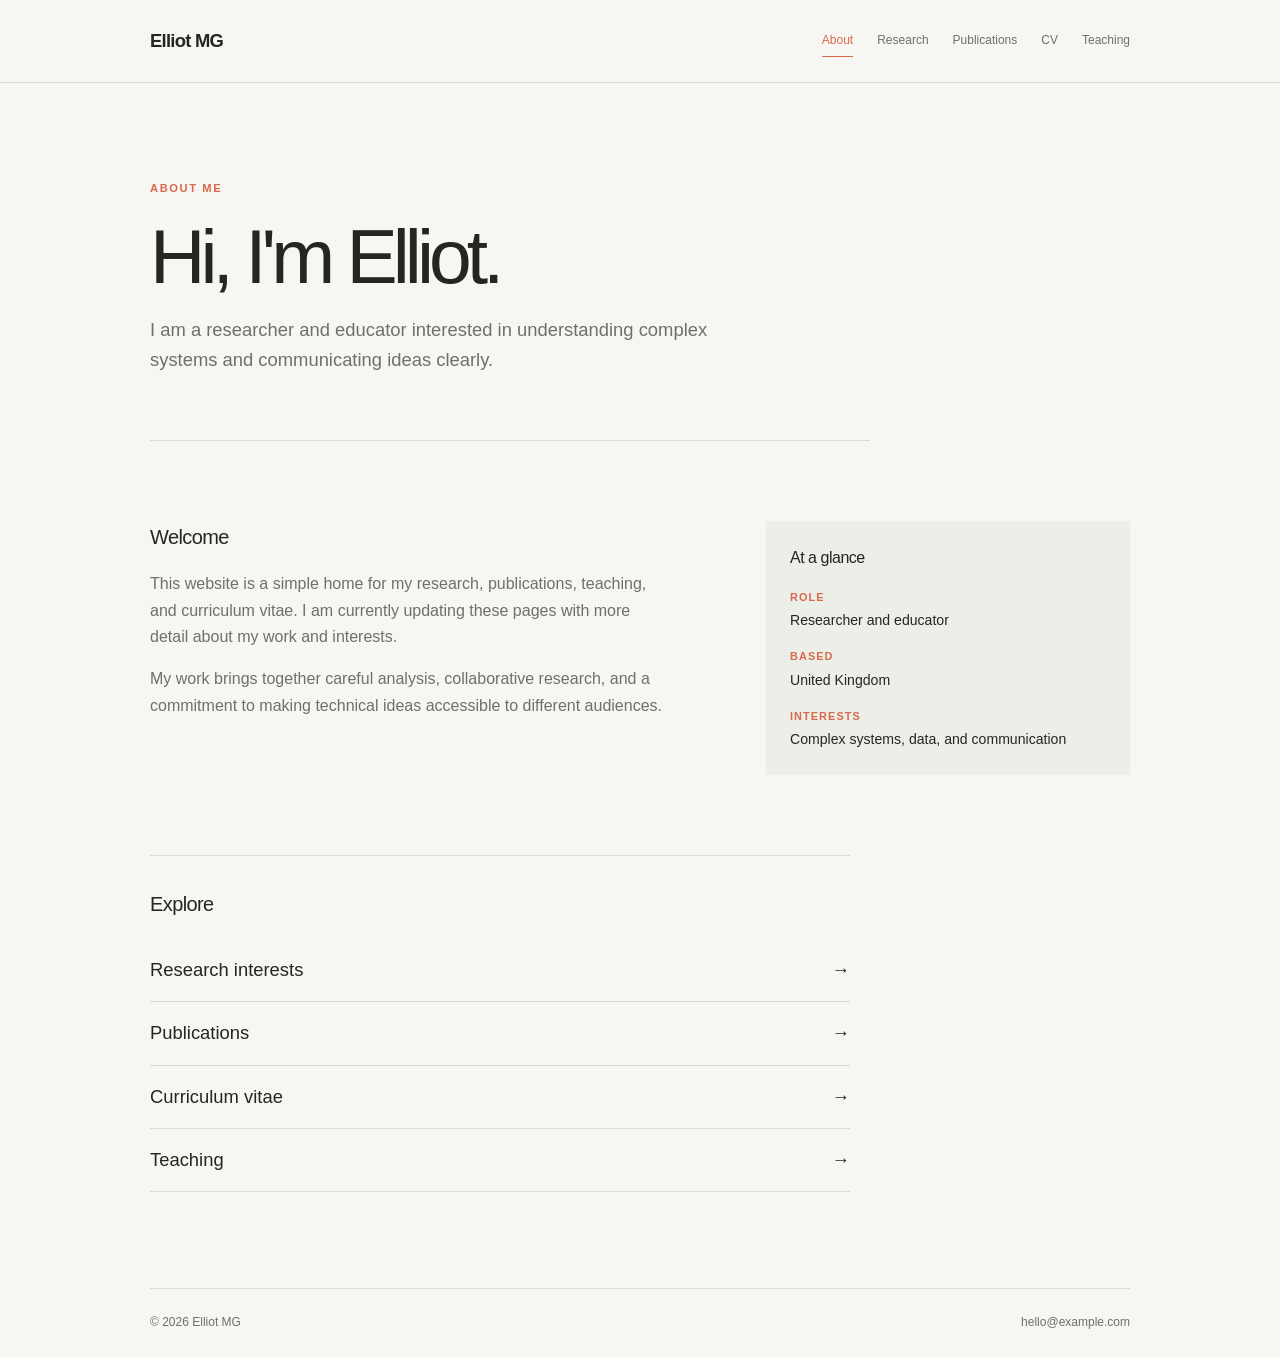
==== commit cb0b7069: "Simplify site into academic pages Replace decorative portfolio sections with focused About, Research" ====
--- a/index.html
+++ b/index.html
@@ -3,84 +3,57 @@
   <head>
     <meta charset="utf-8">
     <meta name="viewport" content="width=device-width, initial-scale=1">
-    <meta name="description" content="Elliot MG is a curious builder making useful things with intention.">
-    <meta name="theme-color" content="#f3efe7">
-    <meta property="og:title" content="Elliot MG - Personal website">
-    <meta property="og:description" content="A personal home for Elliot MG's work, experiments, and ideas.">
-    <meta property="og:type" content="website">
-    <title>Elliot MG - Personal website</title>
+    <meta name="description" content="Elliot MG - personal academic website.">
+    <title>About - Elliot MG</title>
     <link rel="stylesheet" href="style.css">
   </head>
   <body>
     <a class="skip-link" href="#main-content">Skip to content</a>
     <header class="site-header">
-      <a class="wordmark" href="#top" aria-label="Elliot MG home">Elliot<span>MG</span></a>
-      <button class="menu-toggle" type="button" aria-expanded="false" aria-controls="site-nav">
-        <span class="sr-only">Toggle navigation</span><span></span><span></span>
-      </button>
-      <nav id="site-nav" class="site-nav" aria-label="Primary navigation">
-        <a href="#about">About</a><a href="#work">Work</a><a href="#contact">Contact</a>
-      </nav>
-      <p class="availability"><i></i> Available for good work</p>
+      <div class="site-header-inner">
+        <a class="wordmark" href="index.html">Elliot MG</a>
+        <button class="menu-toggle" type="button" aria-expanded="false" aria-controls="site-nav">
+          <span class="sr-only">Toggle navigation</span><span></span><span></span>
+        </button>
+        <nav id="site-nav" class="site-nav" aria-label="Primary navigation">
+          <a class="active" href="index.html">About</a>
+          <a href="research.html">Research</a>
+          <a href="publications.html">Publications</a>
+          <a href="cv.html">CV</a>
+          <a href="teaching.html">Teaching</a>
+        </nav>
+      </div>
     </header>
-
-    <main id="main-content">
-      <section id="top" class="hero page-width" aria-labelledby="hero-title">
-        <div class="hero-kicker">Independent builder<br>based in the UK</div>
-        <div class="hero-content">
-          <p class="eyebrow">Hello, I'm Elliot</p>
-          <h1 id="hero-title">Ideas are only<br><em>the beginning.</em></h1>
-          <p class="hero-summary">I make digital things that are useful, thoughtful, and a little bit unexpected. This is where I keep a record of what I am learning and building.</p>
-          <a class="circle-link" href="#work" aria-label="Explore selected work"><span>Explore<br>the work</span><b aria-hidden="true">↘</b></a>
+    <main id="main-content" class="page">
+      <div class="page-intro">
+        <p class="eyebrow">About me</p>
+        <h1>Hi, I'm Elliot.</h1>
+        <p class="intro">I am a researcher and educator interested in understanding complex systems and communicating ideas clearly.</p>
+      </div>
+      <div class="content-grid">
+        <div>
+          <h2>Welcome</h2>
+          <p>This website is a simple home for my research, publications, teaching, and curriculum vitae. I am currently updating these pages with more detail about my work and interests.</p>
+          <p>My work brings together careful analysis, collaborative research, and a commitment to making technical ideas accessible to different audiences.</p>
         </div>
-        <div class="hero-mark" aria-hidden="true">
-          <div class="mark-ring ring-one"></div><div class="mark-ring ring-two"></div>
-          <div class="mark-core">EM</div>
-          <span class="mark-note note-top">curious by default</span><span class="mark-note note-bottom">est. 2026</span>
-        </div>
-      </section>
-
-      <section id="about" class="section page-width ruled" aria-labelledby="about-title">
-        <div class="section-label"><span>01</span><span>About</span></div>
-        <div class="about-layout">
-          <h2 id="about-title">A practice built<br>around <em>curiosity.</em></h2>
-          <div class="about-copy">
-            <p class="lead">I like making sense of messy problems and turning them into clear, considered experiences.</p>
-            <p>This site is a small, evolving snapshot of the things I am exploring: design, technology, systems, and the details that make digital tools feel human.</p>
-            <p class="mono-note">Currently exploring / generous interfaces / useful software / better questions</p>
-          </div>
-        </div>
-      </section>
-
-      <section id="work" class="section page-width ruled" aria-labelledby="work-title">
-        <div class="section-label"><span>02</span><span>Selected work</span></div>
-        <div class="work-heading"><h2 id="work-title">A few things<br><em>in progress.</em></h2><p>Placeholder projects for future case studies, experiments, and collaborations.</p></div>
-        <div class="work-list">
-          <article class="work-item">
-            <div class="work-number">01</div><div class="work-visual visual-saffron"><span>Project<br>one</span><div class="visual-star">+</div></div>
-            <div class="work-info"><p class="work-type">Placeholder project / 2026</p><h3>Project title goes here</h3><p>A short description of the challenge, approach, and outcome will live here.</p><a href="#contact" class="arrow-link">Read more <span aria-hidden="true">↗</span></a></div>
-          </article>
-          <article class="work-item">
-            <div class="work-number">02</div><div class="work-visual visual-lilac"><span>Another<br>idea</span><div class="visual-square"></div></div>
-            <div class="work-info"><p class="work-type">Placeholder project / 2026</p><h3>Another good idea</h3><p>A concise introduction to the work and why it matters.</p><a href="#contact" class="arrow-link">Read more <span aria-hidden="true">↗</span></a></div>
-          </article>
-          <article class="work-item">
-            <div class="work-number">03</div><div class="work-visual visual-mint"><span>Something<br>curious</span><div class="visual-circle"></div></div>
-            <div class="work-info"><p class="work-type">Experiment / 2026</p><h3>Something curious</h3><p>A place for a side project, writing series, or open-ended experiment.</p><a href="#contact" class="arrow-link">Read more <span aria-hidden="true">↗</span></a></div>
-          </article>
-        </div>
-      </section>
-
-      <section id="contact" class="contact-section" aria-labelledby="contact-title">
-        <div class="page-width contact-inner">
-          <div class="section-label light"><span>03</span><span>Contact</span></div>
-          <h2 id="contact-title">Have a good<br><em>question?</em></h2>
-          <div class="contact-bottom"><p>For collaborations, ideas, or just to say hello, send me a note.</p><a class="email-link" href="mailto:hello@example.com">hello@example.com <span aria-hidden="true">↗</span></a></div>
-          <div class="social-links"><a href="https://github.com/ElliotMG" target="_blank" rel="noreferrer">GitHub <span aria-hidden="true">↗</span></a><a href="https://www.linkedin.com/" target="_blank" rel="noreferrer">LinkedIn <span aria-hidden="true">↗</span></a></div>
-        </div>
+        <aside class="sidebar-card">
+          <h2>At a glance</h2>
+          <dl>
+            <dt>Role</dt><dd>Researcher and educator</dd>
+            <dt>Based</dt><dd>United Kingdom</dd>
+            <dt>Interests</dt><dd>Complex systems, data, and communication</dd>
+          </dl>
+        </aside>
+      </div>
+      <section class="link-list" aria-labelledby="explore-title">
+        <h2 id="explore-title">Explore</h2>
+        <a href="research.html"><span>Research interests</span><b aria-hidden="true">→</b></a>
+        <a href="publications.html"><span>Publications</span><b aria-hidden="true">→</b></a>
+        <a href="cv.html"><span>Curriculum vitae</span><b aria-hidden="true">→</b></a>
+        <a href="teaching.html"><span>Teaching</span><b aria-hidden="true">→</b></a>
       </section>
     </main>
-    <footer class="site-footer page-width"><span>© <span id="year"></span> Elliot MG</span><span>Built on the web</span><a href="#top">Back to top ↑</a></footer>
+    <footer class="site-footer"><p>© <span id="year"></span> Elliot MG</p><p><a href="mailto:hello@example.com">hello@example.com</a></p></footer>
     <script src="script.js"></script>
   </body>
 </html>
--- a/style.css
+++ b/style.css
@@ -1,8 +1,3 @@
-:root{--paper:#f3efe7;--ink:#25231f;--muted:#77736b;--line:#d5d0c5;--red:#e5664c;--saffron:#f1bc53;--lilac:#c7c1dc;--mint:#b7d6c8;--night:#25231f;--width:1180px}
-*{box-sizing:border-box}html{scroll-behavior:smooth}body{margin:0;color:var(--ink);background:var(--paper);font-family:Arial,sans-serif;line-height:1.55}a{color:inherit}.page-width{width:min(calc(100% - 5rem),var(--width));margin-inline:auto}.sr-only{position:absolute;width:1px;height:1px;padding:0;margin:-1px;overflow:hidden;clip:rect(0,0,0,0);white-space:nowrap;border:0}.skip-link{position:absolute;left:1rem;top:-4rem;z-index:5;padding:.7rem 1rem;color:#fff;background:var(--night)}.skip-link:focus{top:1rem}
-.site-header{position:relative;display:grid;grid-template-columns:1fr auto 1fr;align-items:center;width:min(calc(100% - 5rem),var(--width));min-height:88px;margin-inline:auto;border-bottom:1px solid var(--line)}.wordmark{font-size:1.2rem;font-weight:800;letter-spacing:-.06em;text-decoration:none}.wordmark span{display:inline-block;margin-left:.25rem;color:var(--red);font-weight:400}.site-nav{display:flex;gap:2rem;font-size:.72rem;font-weight:700;text-transform:uppercase;letter-spacing:.1em}.site-nav a{text-decoration:none}.site-nav a:hover,.site-nav a:focus-visible,.arrow-link:hover,.arrow-link:focus-visible,.social-links a:hover,.social-links a:focus-visible{color:var(--red)}.availability{justify-self:end;margin:0;color:var(--muted);font-size:.68rem;text-transform:uppercase;letter-spacing:.08em}.availability i{display:inline-block;width:7px;height:7px;margin-right:.45rem;background:#73af7d;border-radius:50%}.menu-toggle{display:none}
-.hero{position:relative;display:grid;grid-template-columns:145px 1fr 360px;gap:3rem;align-items:center;min-height:690px;padding-block:6rem 7rem}.hero-kicker{align-self:start;padding-top:1rem;color:var(--muted);font-size:.7rem;line-height:1.6;text-transform:uppercase;letter-spacing:.1em}.hero-content{position:relative;z-index:1}.eyebrow,.section-label,.work-type,.mono-note{font-size:.68rem;text-transform:uppercase;letter-spacing:.13em}.eyebrow{margin:0 0 1.2rem;color:var(--red)}h1,h2,h3,p{margin-top:0}h1,h2,h3{font-weight:400;letter-spacing:-.06em;line-height:1.03}h1{max-width:680px;margin-bottom:1.7rem;font-size:clamp(4rem,8vw,8.2rem)}h1 em,h2 em{color:var(--red);font-style:normal}.hero-summary{max-width:370px;margin-bottom:2.5rem;color:var(--muted);font-size:1rem}.circle-link{display:flex;align-items:center;justify-content:space-between;width:112px;height:112px;padding:1.1rem;color:var(--paper);background:var(--red);border-radius:50%;font-size:.68rem;line-height:1.25;text-decoration:none;transition:transform .2s ease}.circle-link b{align-self:flex-end;font-size:1.3rem;font-weight:400}.circle-link:hover,.circle-link:focus-visible{transform:rotate(-8deg) scale(1.05)}.hero-mark{position:relative;display:grid;place-items:center;width:min(100%,360px);aspect-ratio:1;background:var(--saffron);border-radius:50%;transform:rotate(8deg)}.mark-ring{position:absolute;border:1px solid var(--ink);border-radius:50%;transform:rotate(40deg)}.ring-one{inset:13% 25%}.ring-two{inset:25% 13%}.mark-core{display:grid;place-items:center;width:108px;height:108px;color:var(--paper);background:var(--night);border-radius:50%;font-size:1.7rem;font-weight:700;letter-spacing:-.1em}.mark-note{position:absolute;font-size:.62rem;text-transform:uppercase;letter-spacing:.1em;transform:rotate(-8deg)}.note-top{top:12%;right:3%}.note-bottom{bottom:13%;left:5%}
-.section{padding-block:6.5rem}.ruled{border-top:1px solid var(--line)}.section-label{display:flex;gap:1.5rem;margin-bottom:3.3rem;color:var(--muted)}.section-label span:first-child{color:var(--red)}.about-layout{display:grid;grid-template-columns:1.05fr .95fr;gap:8rem}.about-layout h2,.work-heading h2{margin:0;font-size:clamp(3rem,5.5vw,5.8rem)}.about-copy{max-width:445px}.about-copy .lead{font-size:1.4rem;line-height:1.25;letter-spacing:-.035em}.about-copy p:not(.lead){color:var(--muted);font-size:.9rem}.mono-note{padding-top:1.5rem;border-top:1px solid var(--line);color:var(--ink)!important;line-height:1.8}
-.work-heading{display:flex;align-items:end;justify-content:space-between;gap:2rem;margin-bottom:4rem}.work-heading p{max-width:265px;margin:0;color:var(--muted);font-size:.85rem}.work-list{border-top:1px solid var(--line)}.work-item{display:grid;grid-template-columns:50px 300px 1fr;gap:2rem;align-items:center;padding-block:1.8rem;border-bottom:1px solid var(--line)}.work-number{align-self:start;padding-top:1rem;color:var(--red);font-size:.75rem}.work-visual{position:relative;display:grid;place-items:center;min-height:215px;overflow:hidden}.work-visual span{position:absolute;top:1rem;left:1rem;font-size:.66rem;text-transform:uppercase;letter-spacing:.1em}.visual-saffron{background:var(--saffron)}.visual-lilac{background:var(--lilac)}.visual-mint{background:var(--mint)}.visual-star{font-size:7rem;font-weight:200;line-height:1;transform:rotate(18deg)}.visual-square{width:38%;aspect-ratio:1;border:1px solid var(--ink);transform:rotate(45deg)}.visual-circle{width:43%;aspect-ratio:1;border:1px solid var(--ink);border-radius:50%;box-shadow:45px -20px 0 -12px var(--red)}.work-info{max-width:410px}.work-type{margin-bottom:.75rem;color:var(--muted)}.work-info h3{margin-bottom:.65rem;font-size:1.8rem}.work-info>p:not(.work-type){margin-bottom:1.2rem;color:var(--muted);font-size:.88rem}.arrow-link{font-size:.72rem;font-weight:700;text-decoration:none}.arrow-link span{margin-left:.5rem;color:var(--red);font-size:1rem}
-.contact-section{color:var(--paper);background:var(--night)}.contact-inner{padding-block:6rem}.section-label.light{color:#aaa69c}.section-label.light span:first-child{color:var(--saffron)}.contact-inner h2{margin-bottom:4rem;font-size:clamp(4rem,8vw,8rem)}.contact-inner h2 em{color:var(--saffron)}.contact-bottom{display:flex;align-items:end;justify-content:space-between;gap:2rem;padding-top:1.3rem;border-top:1px solid #59564f}.contact-bottom p{max-width:245px;margin:0;color:#aaa69c;font-size:.85rem}.email-link{font-size:clamp(1.3rem,2.4vw,2.1rem);letter-spacing:-.04em;text-decoration:none}.email-link span{color:var(--saffron)}.social-links{display:flex;gap:1.5rem;margin-top:5rem;font-size:.72rem;text-transform:uppercase;letter-spacing:.1em}.social-links a{text-decoration:none}.site-footer{display:flex;justify-content:space-between;padding-block:1.4rem;color:var(--muted);font-size:.64rem;text-transform:uppercase;letter-spacing:.1em}.site-footer a{text-decoration:none}.site-footer a:hover,.site-footer a:focus-visible{color:var(--red)}
-@media(max-width:850px){.page-width,.site-header{width:min(calc(100% - 2.5rem),var(--width))}.site-header{grid-template-columns:1fr auto;min-height:72px}.availability{display:none}.menu-toggle{display:grid;gap:5px;border:0;padding:.5rem;background:transparent}.menu-toggle>span:not(.sr-only){display:block;width:23px;height:1px;background:var(--ink)}.site-nav{display:none;position:absolute;top:72px;right:0;left:0;z-index:4;flex-direction:column;gap:0;padding:.7rem;background:var(--paper);border:1px solid var(--line)}.site-nav.is-open{display:flex}.site-nav a{padding:.75rem}.hero{grid-template-columns:1fr;gap:3rem;min-height:auto;padding-block:5rem 6rem}.hero-kicker{order:2;padding:0}.hero-content{order:1}.hero-mark{order:3;width:min(100%,320px);margin-inline:auto}.about-layout{grid-template-columns:1fr;gap:2rem}.work-heading{display:block}.work-heading p{margin-top:1.5rem}.work-item{grid-template-columns:30px 1fr;gap:1rem}.work-visual{grid-column:2;min-height:250px}.work-info{grid-column:2}.work-number{grid-row:1 / span 2}.contact-bottom{display:block}.email-link{display:inline-block;margin-top:2rem}.site-footer{display:grid;gap:.7rem}}
+:root{--paper:#f7f6f2;--ink:#242622;--muted:#6d7169;--line:#d9dcd5;--accent:#d9684d;--soft:#eceee8;--max:980px}
+*{box-sizing:border-box}html{scroll-behavior:smooth}body{margin:0;color:var(--ink);background:var(--paper);font-family:Arial,sans-serif;line-height:1.65}a{color:inherit}.site-header{border-bottom:1px solid var(--line)}.site-header-inner{display:flex;align-items:center;justify-content:space-between;width:min(calc(100% - 3rem),var(--max));min-height:82px;margin:auto}.wordmark{font-size:1.15rem;font-weight:700;letter-spacing:-.04em;text-decoration:none}.site-nav{display:flex;gap:1.5rem;font-size:.75rem}.site-nav a{padding:.35rem 0;color:var(--muted);text-decoration:none}.site-nav a:hover,.site-nav a:focus-visible,.site-nav a.active{color:var(--accent)}.site-nav a.active{border-bottom:1px solid var(--accent)}.menu-toggle{display:none;border:0;background:transparent;padding:.5rem}.sr-only{position:absolute;width:1px;height:1px;padding:0;margin:-1px;overflow:hidden;clip:rect(0,0,0,0);white-space:nowrap;border:0}.skip-link{position:absolute;left:1rem;top:-4rem;z-index:5;padding:.6rem .8rem;color:#fff;background:var(--ink)}.skip-link:focus{top:1rem}.page{width:min(calc(100% - 3rem),var(--max));min-height:calc(100vh - 154px);margin:auto;padding:6rem 0}.page-intro{max-width:720px;padding-bottom:4rem;border-bottom:1px solid var(--line)}.eyebrow{margin:0 0 1.2rem;color:var(--accent);font-size:.7rem;font-weight:700;letter-spacing:.14em;text-transform:uppercase}.page h1{margin:0 0 1.25rem;font-size:clamp(2.8rem,6vw,5.4rem);font-weight:400;letter-spacing:-.065em;line-height:1.02}.intro{max-width:560px;margin:0;color:var(--muted);font-size:1.15rem}.content-grid{display:grid;grid-template-columns:1fr .7fr;gap:6rem;padding:5rem 0}.page h2{margin:0 0 1.1rem;font-size:1.25rem;font-weight:500;letter-spacing:-.03em}.content-grid p,.prose p{max-width:600px;color:var(--muted);font-size:1rem}.sidebar-card{align-self:start;padding:1.5rem;background:var(--soft)}.sidebar-card h2{font-size:1rem}.sidebar-card dl{margin:0;font-size:.88rem}.sidebar-card dt{margin-top:1rem;color:var(--accent);font-size:.68rem;font-weight:700;letter-spacing:.1em;text-transform:uppercase}.sidebar-card dt:first-child{margin-top:0}.sidebar-card dd{margin:.15rem 0 0}.link-list{max-width:700px;border-top:1px solid var(--line)}.link-list h2{padding-top:2rem}.link-list a{display:flex;justify-content:space-between;padding:1rem 0;border-bottom:1px solid var(--line);font-size:1.15rem;text-decoration:none}.link-list a:hover,.link-list a:focus-visible{color:var(--accent)}.link-list b{font-weight:400}.prose{max-width:680px;padding-top:4rem}.prose h2{margin-top:3rem}.prose ul{max-width:580px;padding-left:1.2rem;color:var(--muted)}.prose li{margin:.45rem 0}.note{padding:1.25rem;background:var(--soft);border-left:2px solid var(--accent)}.publication-placeholder{display:grid;grid-template-columns:40px 1fr 30px;gap:1rem;align-items:start;padding:1.5rem 0;border-bottom:1px solid var(--line)}.publication-placeholder>span{color:var(--accent);font-size:.75rem}.publication-placeholder h2{margin:0 0 .25rem;font-size:1rem}.publication-placeholder p{margin:0;font-size:.85rem!important}.publication-placeholder a{font-size:1.1rem;text-align:right}.page-intro-row{display:flex;align-items:end;justify-content:space-between;gap:2rem}.button{display:inline-block;padding:.7rem .95rem;border:1px solid var(--ink);font-size:.75rem;text-decoration:none;white-space:nowrap}.button:hover,.button:focus-visible{color:#fff;background:var(--ink)}.timeline{max-width:720px;padding-top:1rem}.timeline section{display:grid;grid-template-columns:150px 1fr;gap:2rem;padding:2rem 0;border-bottom:1px solid var(--line)}.timeline-date{margin:0;color:var(--accent);font-size:.75rem}.timeline h2{margin:0 0 .4rem}.timeline p:not(.timeline-date){margin:0;color:var(--muted);font-size:.9rem}.site-footer{display:flex;justify-content:space-between;width:min(calc(100% - 3rem),var(--max));margin:auto;padding:1.5rem 0;border-top:1px solid var(--line);color:var(--muted);font-size:.75rem}.site-footer p{margin:0}.site-footer a{text-decoration:none}.site-footer a:hover,.site-footer a:focus-visible{color:var(--accent)}
+@media(max-width:700px){.site-header-inner{min-height:70px}.menu-toggle{display:grid;gap:5px}.menu-toggle>span:not(.sr-only){display:block;width:22px;height:1px;background:var(--ink)}.site-nav{display:none;position:absolute;top:70px;right:1.5rem;left:1.5rem;z-index:4;flex-direction:column;gap:0;padding:.6rem 1rem;background:var(--paper);border:1px solid var(--line)}.site-nav.is-open{display:flex}.site-nav a{padding:.65rem 0}.page{padding:4rem 0}.page-intro{padding-bottom:3rem}.content-grid{display:block;padding:3rem 0}.sidebar-card{margin-top:2.5rem}.page-intro-row{display:block}.page-intro-row .button{margin-top:1.5rem}.timeline section{grid-template-columns:1fr;gap:.45rem}.site-footer{display:block}.site-footer p+p{margin-top:.5rem}}
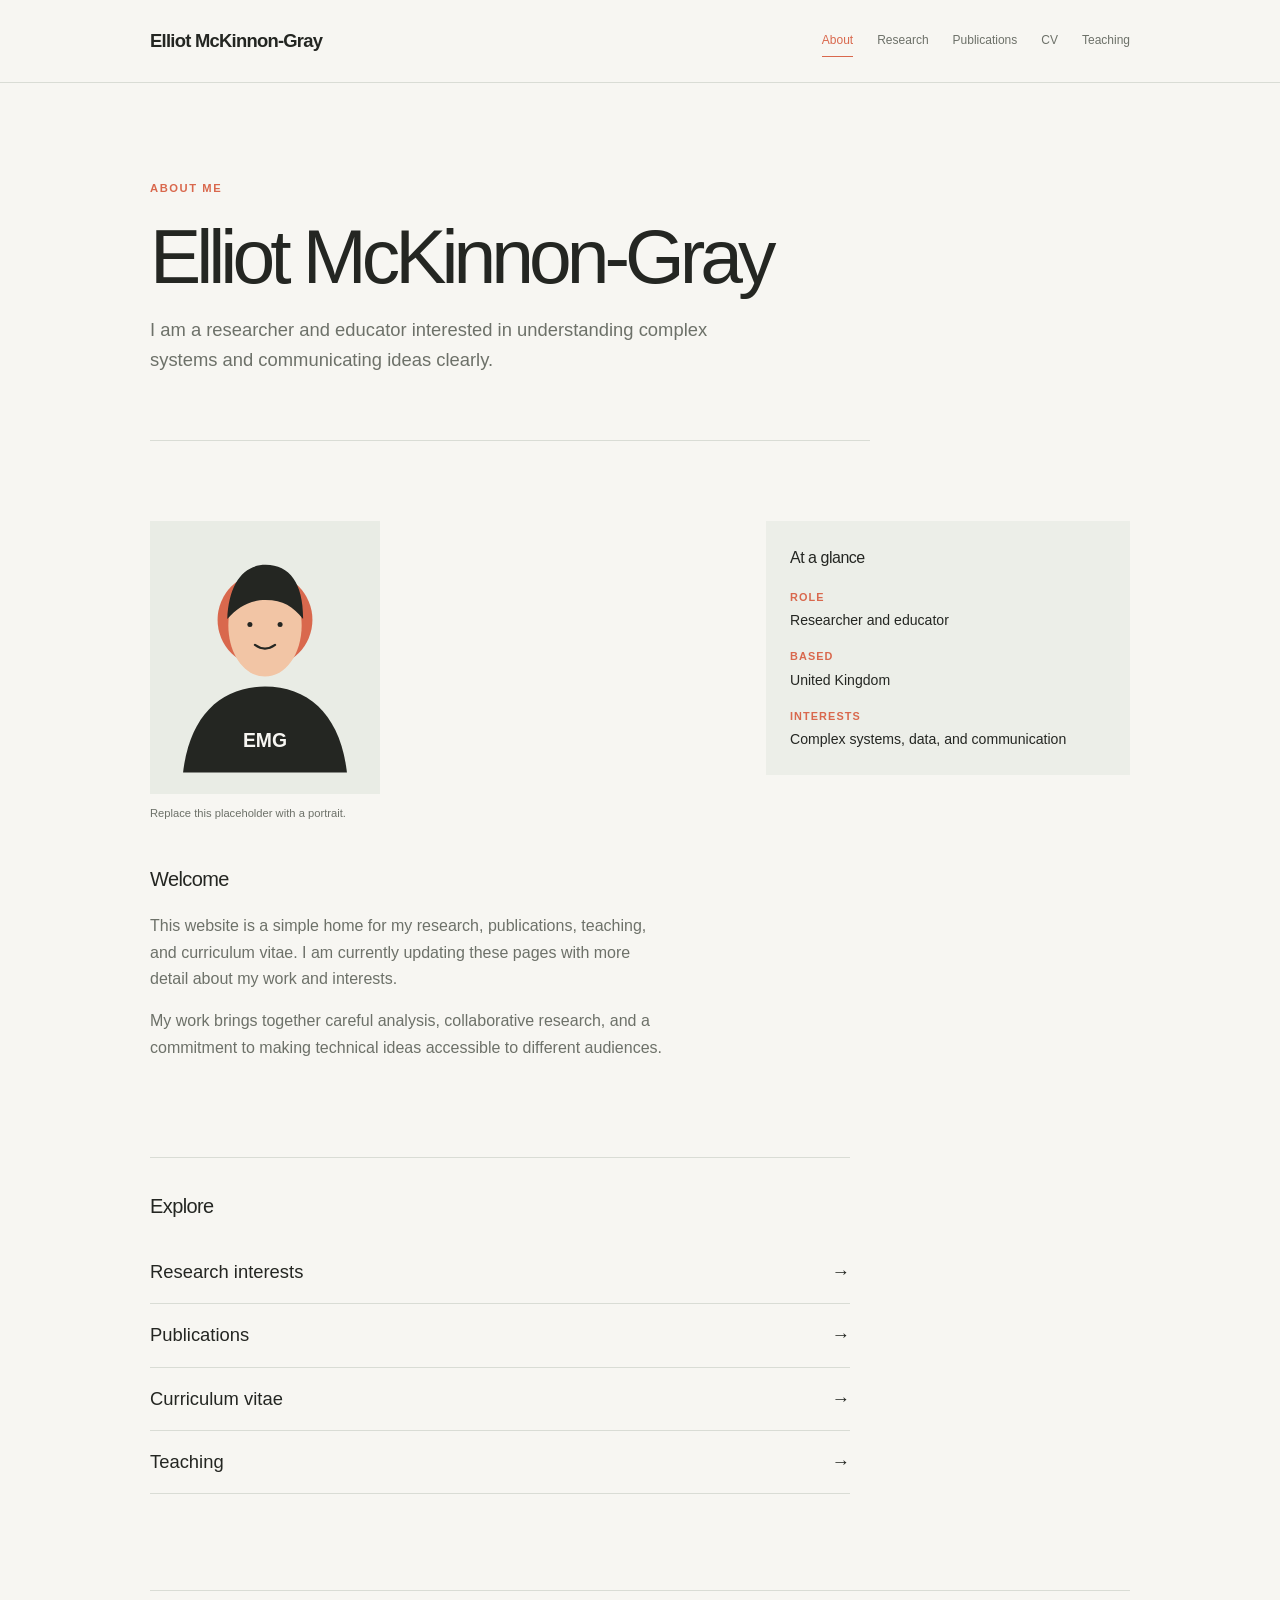
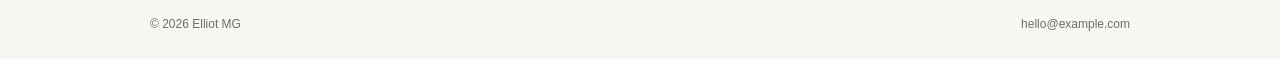
==== commit 0298ebc9: "Add homepage portrait placeholder Use Elliot McKinnon-Gray as the site name and document how to repl" ====
--- a/index.html
+++ b/index.html
@@ -4,14 +4,14 @@
     <meta charset="utf-8">
     <meta name="viewport" content="width=device-width, initial-scale=1">
     <meta name="description" content="Elliot MG - personal academic website.">
-    <title>About - Elliot MG</title>
+    <title>About - Elliot McKinnon-Gray</title>
     <link rel="stylesheet" href="style.css">
   </head>
   <body>
     <a class="skip-link" href="#main-content">Skip to content</a>
     <header class="site-header">
       <div class="site-header-inner">
-        <a class="wordmark" href="index.html">Elliot MG</a>
+        <a class="wordmark" href="index.html">Elliot McKinnon-Gray</a>
         <button class="menu-toggle" type="button" aria-expanded="false" aria-controls="site-nav">
           <span class="sr-only">Toggle navigation</span><span></span><span></span>
         </button>
@@ -27,11 +27,15 @@
     <main id="main-content" class="page">
       <div class="page-intro">
         <p class="eyebrow">About me</p>
-        <h1>Hi, I'm Elliot.</h1>
+        <h1>Elliot McKinnon-Gray</h1>
         <p class="intro">I am a researcher and educator interested in understanding complex systems and communicating ideas clearly.</p>
       </div>
       <div class="content-grid">
         <div>
+          <figure class="profile-photo">
+            <img src="profile-placeholder.svg" alt="Placeholder portrait for Elliot McKinnon-Gray">
+            <figcaption>Replace this placeholder with a portrait.</figcaption>
+          </figure>
           <h2>Welcome</h2>
           <p>This website is a simple home for my research, publications, teaching, and curriculum vitae. I am currently updating these pages with more detail about my work and interests.</p>
           <p>My work brings together careful analysis, collaborative research, and a commitment to making technical ideas accessible to different audiences.</p>
--- a/style.css
+++ b/style.css
@@ -1,3 +1,3 @@
 :root{--paper:#f7f6f2;--ink:#242622;--muted:#6d7169;--line:#d9dcd5;--accent:#d9684d;--soft:#eceee8;--max:980px}
-*{box-sizing:border-box}html{scroll-behavior:smooth}body{margin:0;color:var(--ink);background:var(--paper);font-family:Arial,sans-serif;line-height:1.65}a{color:inherit}.site-header{border-bottom:1px solid var(--line)}.site-header-inner{display:flex;align-items:center;justify-content:space-between;width:min(calc(100% - 3rem),var(--max));min-height:82px;margin:auto}.wordmark{font-size:1.15rem;font-weight:700;letter-spacing:-.04em;text-decoration:none}.site-nav{display:flex;gap:1.5rem;font-size:.75rem}.site-nav a{padding:.35rem 0;color:var(--muted);text-decoration:none}.site-nav a:hover,.site-nav a:focus-visible,.site-nav a.active{color:var(--accent)}.site-nav a.active{border-bottom:1px solid var(--accent)}.menu-toggle{display:none;border:0;background:transparent;padding:.5rem}.sr-only{position:absolute;width:1px;height:1px;padding:0;margin:-1px;overflow:hidden;clip:rect(0,0,0,0);white-space:nowrap;border:0}.skip-link{position:absolute;left:1rem;top:-4rem;z-index:5;padding:.6rem .8rem;color:#fff;background:var(--ink)}.skip-link:focus{top:1rem}.page{width:min(calc(100% - 3rem),var(--max));min-height:calc(100vh - 154px);margin:auto;padding:6rem 0}.page-intro{max-width:720px;padding-bottom:4rem;border-bottom:1px solid var(--line)}.eyebrow{margin:0 0 1.2rem;color:var(--accent);font-size:.7rem;font-weight:700;letter-spacing:.14em;text-transform:uppercase}.page h1{margin:0 0 1.25rem;font-size:clamp(2.8rem,6vw,5.4rem);font-weight:400;letter-spacing:-.065em;line-height:1.02}.intro{max-width:560px;margin:0;color:var(--muted);font-size:1.15rem}.content-grid{display:grid;grid-template-columns:1fr .7fr;gap:6rem;padding:5rem 0}.page h2{margin:0 0 1.1rem;font-size:1.25rem;font-weight:500;letter-spacing:-.03em}.content-grid p,.prose p{max-width:600px;color:var(--muted);font-size:1rem}.sidebar-card{align-self:start;padding:1.5rem;background:var(--soft)}.sidebar-card h2{font-size:1rem}.sidebar-card dl{margin:0;font-size:.88rem}.sidebar-card dt{margin-top:1rem;color:var(--accent);font-size:.68rem;font-weight:700;letter-spacing:.1em;text-transform:uppercase}.sidebar-card dt:first-child{margin-top:0}.sidebar-card dd{margin:.15rem 0 0}.link-list{max-width:700px;border-top:1px solid var(--line)}.link-list h2{padding-top:2rem}.link-list a{display:flex;justify-content:space-between;padding:1rem 0;border-bottom:1px solid var(--line);font-size:1.15rem;text-decoration:none}.link-list a:hover,.link-list a:focus-visible{color:var(--accent)}.link-list b{font-weight:400}.prose{max-width:680px;padding-top:4rem}.prose h2{margin-top:3rem}.prose ul{max-width:580px;padding-left:1.2rem;color:var(--muted)}.prose li{margin:.45rem 0}.note{padding:1.25rem;background:var(--soft);border-left:2px solid var(--accent)}.publication-placeholder{display:grid;grid-template-columns:40px 1fr 30px;gap:1rem;align-items:start;padding:1.5rem 0;border-bottom:1px solid var(--line)}.publication-placeholder>span{color:var(--accent);font-size:.75rem}.publication-placeholder h2{margin:0 0 .25rem;font-size:1rem}.publication-placeholder p{margin:0;font-size:.85rem!important}.publication-placeholder a{font-size:1.1rem;text-align:right}.page-intro-row{display:flex;align-items:end;justify-content:space-between;gap:2rem}.button{display:inline-block;padding:.7rem .95rem;border:1px solid var(--ink);font-size:.75rem;text-decoration:none;white-space:nowrap}.button:hover,.button:focus-visible{color:#fff;background:var(--ink)}.timeline{max-width:720px;padding-top:1rem}.timeline section{display:grid;grid-template-columns:150px 1fr;gap:2rem;padding:2rem 0;border-bottom:1px solid var(--line)}.timeline-date{margin:0;color:var(--accent);font-size:.75rem}.timeline h2{margin:0 0 .4rem}.timeline p:not(.timeline-date){margin:0;color:var(--muted);font-size:.9rem}.site-footer{display:flex;justify-content:space-between;width:min(calc(100% - 3rem),var(--max));margin:auto;padding:1.5rem 0;border-top:1px solid var(--line);color:var(--muted);font-size:.75rem}.site-footer p{margin:0}.site-footer a{text-decoration:none}.site-footer a:hover,.site-footer a:focus-visible{color:var(--accent)}
-@media(max-width:700px){.site-header-inner{min-height:70px}.menu-toggle{display:grid;gap:5px}.menu-toggle>span:not(.sr-only){display:block;width:22px;height:1px;background:var(--ink)}.site-nav{display:none;position:absolute;top:70px;right:1.5rem;left:1.5rem;z-index:4;flex-direction:column;gap:0;padding:.6rem 1rem;background:var(--paper);border:1px solid var(--line)}.site-nav.is-open{display:flex}.site-nav a{padding:.65rem 0}.page{padding:4rem 0}.page-intro{padding-bottom:3rem}.content-grid{display:block;padding:3rem 0}.sidebar-card{margin-top:2.5rem}.page-intro-row{display:block}.page-intro-row .button{margin-top:1.5rem}.timeline section{grid-template-columns:1fr;gap:.45rem}.site-footer{display:block}.site-footer p+p{margin-top:.5rem}}
+*{box-sizing:border-box}html{scroll-behavior:smooth}body{margin:0;color:var(--ink);background:var(--paper);font-family:Arial,sans-serif;line-height:1.65}a{color:inherit}.site-header{border-bottom:1px solid var(--line)}.site-header-inner{display:flex;align-items:center;justify-content:space-between;width:min(calc(100% - 3rem),var(--max));min-height:82px;margin:auto}.wordmark{font-size:1.15rem;font-weight:700;letter-spacing:-.04em;text-decoration:none}.site-nav{display:flex;gap:1.5rem;font-size:.75rem}.site-nav a{padding:.35rem 0;color:var(--muted);text-decoration:none}.site-nav a:hover,.site-nav a:focus-visible,.site-nav a.active{color:var(--accent)}.site-nav a.active{border-bottom:1px solid var(--accent)}.menu-toggle{display:none;border:0;background:transparent;padding:.5rem}.sr-only{position:absolute;width:1px;height:1px;padding:0;margin:-1px;overflow:hidden;clip:rect(0,0,0,0);white-space:nowrap;border:0}.skip-link{position:absolute;left:1rem;top:-4rem;z-index:5;padding:.6rem .8rem;color:#fff;background:var(--ink)}.skip-link:focus{top:1rem}.page{width:min(calc(100% - 3rem),var(--max));min-height:calc(100vh - 154px);margin:auto;padding:6rem 0}.page-intro{max-width:720px;padding-bottom:4rem;border-bottom:1px solid var(--line)}.eyebrow{margin:0 0 1.2rem;color:var(--accent);font-size:.7rem;font-weight:700;letter-spacing:.14em;text-transform:uppercase}.page h1{margin:0 0 1.25rem;font-size:clamp(2.8rem,6vw,5.4rem);font-weight:400;letter-spacing:-.065em;line-height:1.02}.intro{max-width:560px;margin:0;color:var(--muted);font-size:1.15rem}.content-grid{display:grid;grid-template-columns:1fr .7fr;gap:6rem;padding:5rem 0}.profile-photo{max-width:230px;margin:0 0 2.5rem}.profile-photo img{display:block;width:100%;height:auto}.profile-photo figcaption{margin-top:.65rem;color:var(--muted);font-size:.7rem}.page h2{margin:0 0 1.1rem;font-size:1.25rem;font-weight:500;letter-spacing:-.03em}.content-grid p,.prose p{max-width:600px;color:var(--muted);font-size:1rem}.sidebar-card{align-self:start;padding:1.5rem;background:var(--soft)}.sidebar-card h2{font-size:1rem}.sidebar-card dl{margin:0;font-size:.88rem}.sidebar-card dt{margin-top:1rem;color:var(--accent);font-size:.68rem;font-weight:700;letter-spacing:.1em;text-transform:uppercase}.sidebar-card dt:first-child{margin-top:0}.sidebar-card dd{margin:.15rem 0 0}.link-list{max-width:700px;border-top:1px solid var(--line)}.link-list h2{padding-top:2rem}.link-list a{display:flex;justify-content:space-between;padding:1rem 0;border-bottom:1px solid var(--line);font-size:1.15rem;text-decoration:none}.link-list a:hover,.link-list a:focus-visible{color:var(--accent)}.link-list b{font-weight:400}.prose{max-width:680px;padding-top:4rem}.prose h2{margin-top:3rem}.prose ul{max-width:580px;padding-left:1.2rem;color:var(--muted)}.prose li{margin:.45rem 0}.note{padding:1.25rem;background:var(--soft);border-left:2px solid var(--accent)}.publication-placeholder{display:grid;grid-template-columns:40px 1fr 30px;gap:1rem;align-items:start;padding:1.5rem 0;border-bottom:1px solid var(--line)}.publication-placeholder>span{color:var(--accent);font-size:.75rem}.publication-placeholder h2{margin:0 0 .25rem;font-size:1rem}.publication-placeholder p{margin:0;font-size:.85rem!important}.publication-placeholder a{font-size:1.1rem;text-align:right}.page-intro-row{display:flex;align-items:end;justify-content:space-between;gap:2rem}.button{display:inline-block;padding:.7rem .95rem;border:1px solid var(--ink);font-size:.75rem;text-decoration:none;white-space:nowrap}.button:hover,.button:focus-visible{color:#fff;background:var(--ink)}.timeline{max-width:720px;padding-top:1rem}.timeline section{display:grid;grid-template-columns:150px 1fr;gap:2rem;padding:2rem 0;border-bottom:1px solid var(--line)}.timeline-date{margin:0;color:var(--accent);font-size:.75rem}.timeline h2{margin:0 0 .4rem}.timeline p:not(.timeline-date){margin:0;color:var(--muted);font-size:.9rem}.site-footer{display:flex;justify-content:space-between;width:min(calc(100% - 3rem),var(--max));margin:auto;padding:1.5rem 0;border-top:1px solid var(--line);color:var(--muted);font-size:.75rem}.site-footer p{margin:0}.site-footer a{text-decoration:none}.site-footer a:hover,.site-footer a:focus-visible{color:var(--accent)}
+@media(max-width:700px){.site-header-inner{min-height:70px}.menu-toggle{display:grid;gap:5px}.menu-toggle>span:not(.sr-only){display:block;width:22px;height:1px;background:var(--ink)}.site-nav{display:none;position:absolute;top:70px;right:1.5rem;left:1.5rem;z-index:4;flex-direction:column;gap:0;padding:.6rem 1rem;background:var(--paper);border:1px solid var(--line)}.site-nav.is-open{display:flex}.site-nav a{padding:.65rem 0}.page{padding:4rem 0}.page-intro{padding-bottom:3rem}.content-grid{display:block;padding:3rem 0}.profile-photo{max-width:190px}.sidebar-card{margin-top:2.5rem}.page-intro-row{display:block}.page-intro-row .button{margin-top:1.5rem}.timeline section{grid-template-columns:1fr;gap:.45rem}.site-footer{display:block}.site-footer p+p{margin-top:.5rem}}
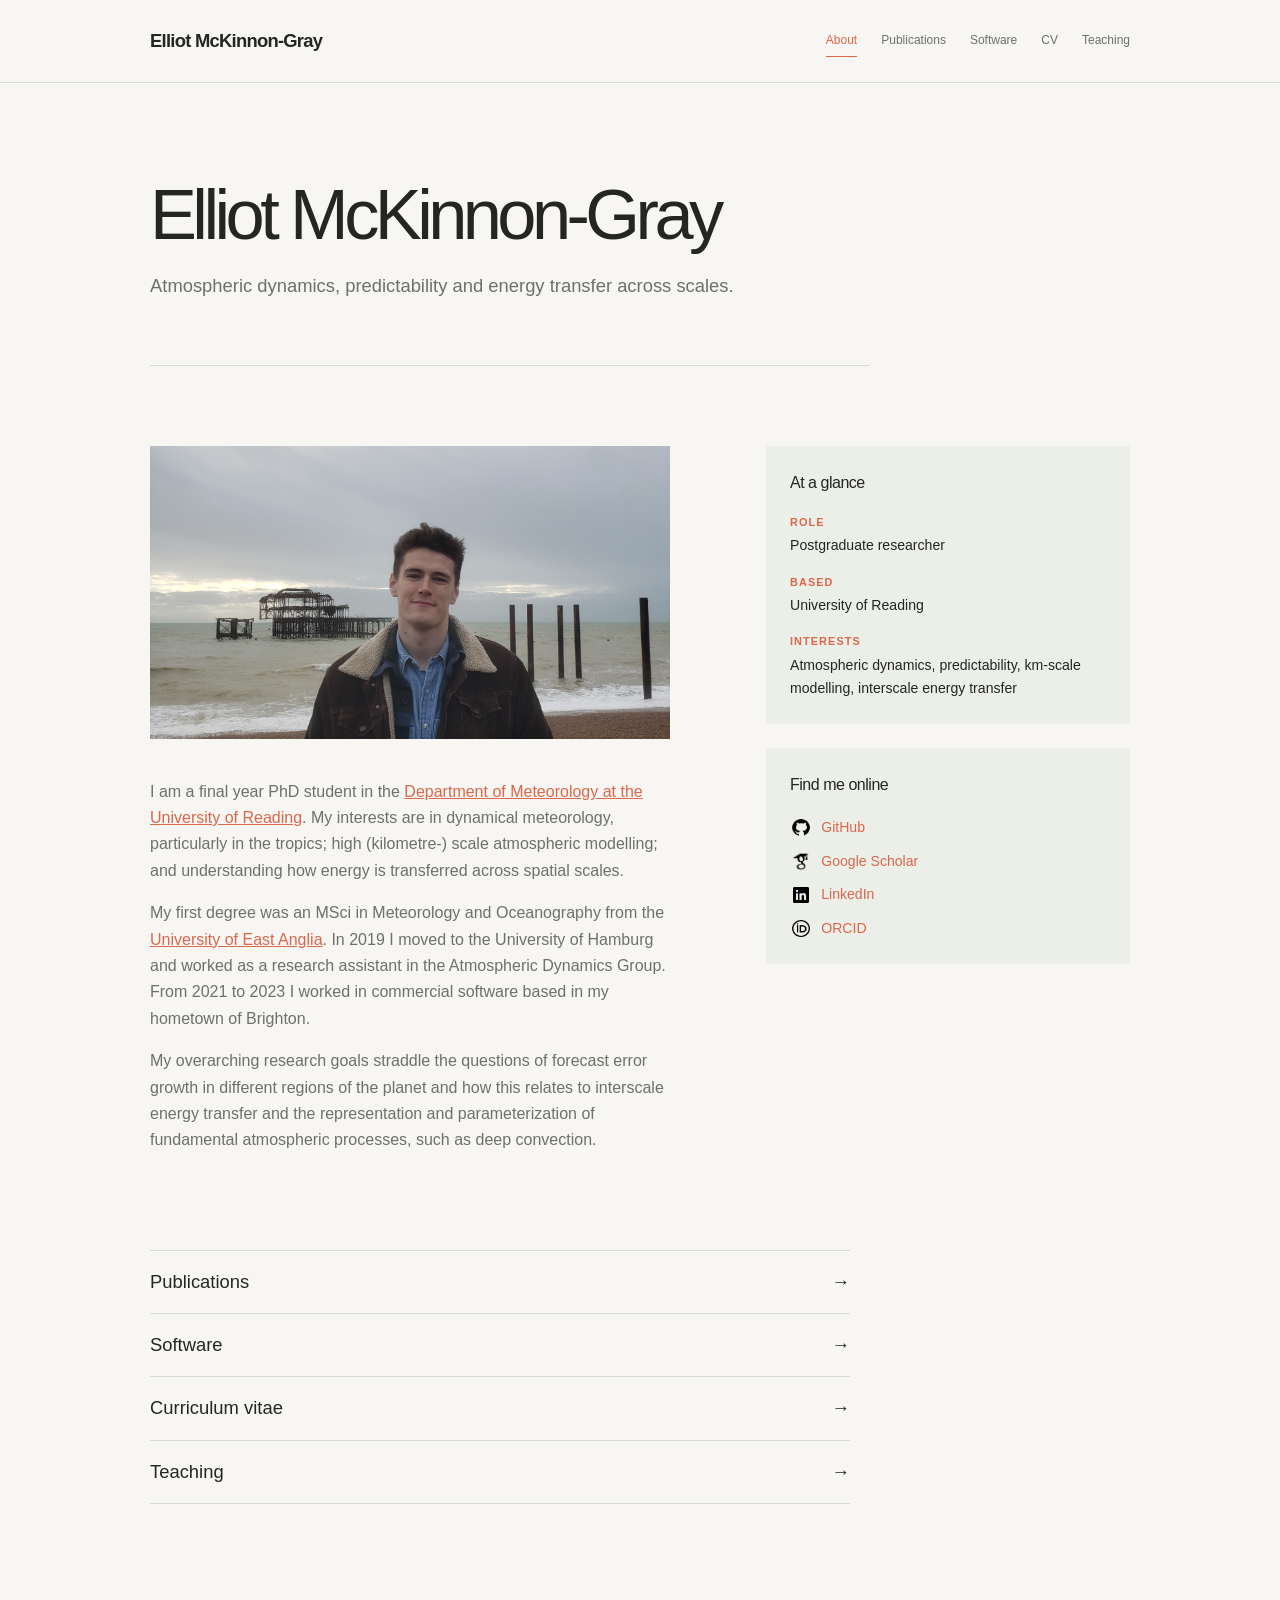
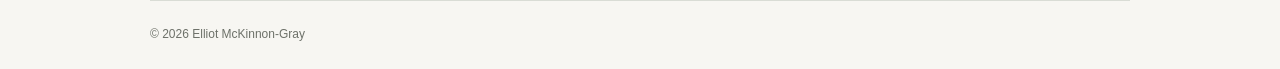
==== commit 0763ca3b: "test" ====
--- a/index.html
+++ b/index.html
@@ -17,8 +17,8 @@
         </button>
         <nav id="site-nav" class="site-nav" aria-label="Primary navigation">
           <a class="active" href="index.html">About</a>
-          <a href="research.html">Research</a>
           <a href="publications.html">Publications</a>
+          <a href="software.html">Software</a>
           <a href="cv.html">CV</a>
           <a href="teaching.html">Teaching</a>
         </nav>
@@ -26,38 +26,57 @@
     </header>
     <main id="main-content" class="page">
       <div class="page-intro">
-        <p class="eyebrow">About me</p>
         <h1>Elliot McKinnon-Gray</h1>
-        <p class="intro">I am a researcher and educator interested in understanding complex systems and communicating ideas clearly.</p>
+        <p class="intro">Atmospheric dynamics, predictability and energy transfer across scales.</p>
       </div>
       <div class="content-grid">
         <div>
           <figure class="profile-photo">
-            <img src="profile-placeholder.svg" alt="Placeholder portrait for Elliot McKinnon-Gray">
-            <figcaption>Replace this placeholder with a portrait.</figcaption>
+            <img src="20220102_134007.jpg" alt="">
           </figure>
-          <h2>Welcome</h2>
-          <p>This website is a simple home for my research, publications, teaching, and curriculum vitae. I am currently updating these pages with more detail about my work and interests.</p>
-          <p>My work brings together careful analysis, collaborative research, and a commitment to making technical ideas accessible to different audiences.</p>
+          <p>I am a final year PhD student in the <a href="https://www.reading.ac.uk/meteorology/">Department of Meteorology at the 
+            University of Reading</a>. My interests are in dynamical meteorology, particularly in the
+          tropics; high (kilometre-) scale atmospheric modelling; and understanding how energy is
+          transferred across spatial scales.</p>
+          <p>My first degree was an MSci in Meteorology and Oceanography from the 
+            <a href="https://www.uea.ac.uk/groups-and-centres/centre-for-ocean-and-atmospheric-sciences">
+              University of East Anglia</a>. In 2019 I moved to the University of Hamburg and worked as a research assistant 
+            in the Atmospheric Dynamics Group. From 2021 to 2023 I worked in commercial 
+            software based in my hometown of Brighton.</p>
+            <p>My overarching research goals straddle the questions of forecast error growth
+              in different regions of the planet and how this relates to interscale energy
+              transfer and the representation and parameterization of fundamental atmospheric processes, such as deep
+              convection.
+            </p>
         </div>
-        <aside class="sidebar-card">
-          <h2>At a glance</h2>
-          <dl>
-            <dt>Role</dt><dd>Researcher and educator</dd>
-            <dt>Based</dt><dd>United Kingdom</dd>
-            <dt>Interests</dt><dd>Complex systems, data, and communication</dd>
-          </dl>
-        </aside>
+        <div class="sidebar-stack">
+          <aside class="sidebar-card">
+            <h2>At a glance</h2>
+            <dl>
+              <dt>Role</dt><dd>Postgraduate researcher</dd>
+              <dt>Based</dt><dd>University of Reading</dd>
+              <dt>Interests</dt><dd>Atmospheric dynamics, predictability, km-scale modelling, interscale energy transfer</dd>
+            </dl>
+          </aside>
+          <aside class="sidebar-card links-card">
+            <h2>Find me online</h2>
+            <nav aria-label="Online profiles">
+              <a href="https://github.com/ElliotMG/" target="_blank" rel="noreferrer"><img src="icons8-github-30.png" alt="">GitHub</a>
+              <a href="https://scholar.google.com/citations?user=f8rC6tkAAAAJ&hl=en" target="_blank" rel="noreferrer"><img src="icons8-google-scholar-24.png" alt="">Google Scholar</a>
+              <a href="https://www.linkedin.com/in/elliot-mckinnon-gray-6b8a53148/" target="_blank" rel="noreferrer"><img src="icons8-linkedin-30.png" alt="">LinkedIn</a>
+              <a href="https://orcid.org/0009-0001-2850-8901" target="_blank" rel="noreferrer"><img src="icons8-orcid-32.png" alt="">ORCID</a>
+            </nav>
+          </aside>
+        </div>
       </div>
-      <section class="link-list" aria-labelledby="explore-title">
-        <h2 id="explore-title">Explore</h2>
-        <a href="research.html"><span>Research interests</span><b aria-hidden="true">→</b></a>
+      <section class="link-list" aria-label="Explore">
         <a href="publications.html"><span>Publications</span><b aria-hidden="true">→</b></a>
+        <a href="software.html"><span>Software</span><b aria-hidden="true">→</b></a>
         <a href="cv.html"><span>Curriculum vitae</span><b aria-hidden="true">→</b></a>
         <a href="teaching.html"><span>Teaching</span><b aria-hidden="true">→</b></a>
       </section>
     </main>
-    <footer class="site-footer"><p>© <span id="year"></span> Elliot MG</p><p><a href="mailto:hello@example.com">hello@example.com</a></p></footer>
+    <footer class="site-footer"><p>© <span id="year"></span> Elliot McKinnon-Gray</p></footer>
     <script src="script.js"></script>
   </body>
 </html>
--- a/style.css
+++ b/style.css
@@ -1,3 +1,6 @@
 :root{--paper:#f7f6f2;--ink:#242622;--muted:#6d7169;--line:#d9dcd5;--accent:#d9684d;--soft:#eceee8;--max:980px}
-*{box-sizing:border-box}html{scroll-behavior:smooth}body{margin:0;color:var(--ink);background:var(--paper);font-family:Arial,sans-serif;line-height:1.65}a{color:inherit}.site-header{border-bottom:1px solid var(--line)}.site-header-inner{display:flex;align-items:center;justify-content:space-between;width:min(calc(100% - 3rem),var(--max));min-height:82px;margin:auto}.wordmark{font-size:1.15rem;font-weight:700;letter-spacing:-.04em;text-decoration:none}.site-nav{display:flex;gap:1.5rem;font-size:.75rem}.site-nav a{padding:.35rem 0;color:var(--muted);text-decoration:none}.site-nav a:hover,.site-nav a:focus-visible,.site-nav a.active{color:var(--accent)}.site-nav a.active{border-bottom:1px solid var(--accent)}.menu-toggle{display:none;border:0;background:transparent;padding:.5rem}.sr-only{position:absolute;width:1px;height:1px;padding:0;margin:-1px;overflow:hidden;clip:rect(0,0,0,0);white-space:nowrap;border:0}.skip-link{position:absolute;left:1rem;top:-4rem;z-index:5;padding:.6rem .8rem;color:#fff;background:var(--ink)}.skip-link:focus{top:1rem}.page{width:min(calc(100% - 3rem),var(--max));min-height:calc(100vh - 154px);margin:auto;padding:6rem 0}.page-intro{max-width:720px;padding-bottom:4rem;border-bottom:1px solid var(--line)}.eyebrow{margin:0 0 1.2rem;color:var(--accent);font-size:.7rem;font-weight:700;letter-spacing:.14em;text-transform:uppercase}.page h1{margin:0 0 1.25rem;font-size:clamp(2.8rem,6vw,5.4rem);font-weight:400;letter-spacing:-.065em;line-height:1.02}.intro{max-width:560px;margin:0;color:var(--muted);font-size:1.15rem}.content-grid{display:grid;grid-template-columns:1fr .7fr;gap:6rem;padding:5rem 0}.profile-photo{max-width:230px;margin:0 0 2.5rem}.profile-photo img{display:block;width:100%;height:auto}.profile-photo figcaption{margin-top:.65rem;color:var(--muted);font-size:.7rem}.page h2{margin:0 0 1.1rem;font-size:1.25rem;font-weight:500;letter-spacing:-.03em}.content-grid p,.prose p{max-width:600px;color:var(--muted);font-size:1rem}.sidebar-card{align-self:start;padding:1.5rem;background:var(--soft)}.sidebar-card h2{font-size:1rem}.sidebar-card dl{margin:0;font-size:.88rem}.sidebar-card dt{margin-top:1rem;color:var(--accent);font-size:.68rem;font-weight:700;letter-spacing:.1em;text-transform:uppercase}.sidebar-card dt:first-child{margin-top:0}.sidebar-card dd{margin:.15rem 0 0}.link-list{max-width:700px;border-top:1px solid var(--line)}.link-list h2{padding-top:2rem}.link-list a{display:flex;justify-content:space-between;padding:1rem 0;border-bottom:1px solid var(--line);font-size:1.15rem;text-decoration:none}.link-list a:hover,.link-list a:focus-visible{color:var(--accent)}.link-list b{font-weight:400}.prose{max-width:680px;padding-top:4rem}.prose h2{margin-top:3rem}.prose ul{max-width:580px;padding-left:1.2rem;color:var(--muted)}.prose li{margin:.45rem 0}.note{padding:1.25rem;background:var(--soft);border-left:2px solid var(--accent)}.publication-placeholder{display:grid;grid-template-columns:40px 1fr 30px;gap:1rem;align-items:start;padding:1.5rem 0;border-bottom:1px solid var(--line)}.publication-placeholder>span{color:var(--accent);font-size:.75rem}.publication-placeholder h2{margin:0 0 .25rem;font-size:1rem}.publication-placeholder p{margin:0;font-size:.85rem!important}.publication-placeholder a{font-size:1.1rem;text-align:right}.page-intro-row{display:flex;align-items:end;justify-content:space-between;gap:2rem}.button{display:inline-block;padding:.7rem .95rem;border:1px solid var(--ink);font-size:.75rem;text-decoration:none;white-space:nowrap}.button:hover,.button:focus-visible{color:#fff;background:var(--ink)}.timeline{max-width:720px;padding-top:1rem}.timeline section{display:grid;grid-template-columns:150px 1fr;gap:2rem;padding:2rem 0;border-bottom:1px solid var(--line)}.timeline-date{margin:0;color:var(--accent);font-size:.75rem}.timeline h2{margin:0 0 .4rem}.timeline p:not(.timeline-date){margin:0;color:var(--muted);font-size:.9rem}.site-footer{display:flex;justify-content:space-between;width:min(calc(100% - 3rem),var(--max));margin:auto;padding:1.5rem 0;border-top:1px solid var(--line);color:var(--muted);font-size:.75rem}.site-footer p{margin:0}.site-footer a{text-decoration:none}.site-footer a:hover,.site-footer a:focus-visible{color:var(--accent)}
-@media(max-width:700px){.site-header-inner{min-height:70px}.menu-toggle{display:grid;gap:5px}.menu-toggle>span:not(.sr-only){display:block;width:22px;height:1px;background:var(--ink)}.site-nav{display:none;position:absolute;top:70px;right:1.5rem;left:1.5rem;z-index:4;flex-direction:column;gap:0;padding:.6rem 1rem;background:var(--paper);border:1px solid var(--line)}.site-nav.is-open{display:flex}.site-nav a{padding:.65rem 0}.page{padding:4rem 0}.page-intro{padding-bottom:3rem}.content-grid{display:block;padding:3rem 0}.profile-photo{max-width:190px}.sidebar-card{margin-top:2.5rem}.page-intro-row{display:block}.page-intro-row .button{margin-top:1.5rem}.timeline section{grid-template-columns:1fr;gap:.45rem}.site-footer{display:block}.site-footer p+p{margin-top:.5rem}}
+*{box-sizing:border-box}html{scroll-behavior:smooth}body{margin:0;color:var(--ink);background:var(--paper);font-family:Arial,sans-serif;line-height:1.65}a{color:inherit}.site-header{border-bottom:1px solid var(--line)}.site-header-inner{display:flex;align-items:center;justify-content:space-between;width:min(calc(100% - 3rem),var(--max));min-height:82px;margin:auto}.wordmark{font-size:1.15rem;font-weight:700;letter-spacing:-.04em;text-decoration:none}.site-nav{display:flex;gap:1.5rem;font-size:.75rem}.site-nav a{padding:.35rem 0;color:var(--muted);text-decoration:none}.site-nav a:hover,.site-nav a:focus-visible,.site-nav a.active{color:var(--accent)}.site-nav a.active{border-bottom:1px solid var(--accent)}.menu-toggle{display:none;border:0;background:transparent;padding:.5rem}.sr-only{position:absolute;width:1px;height:1px;padding:0;margin:-1px;overflow:hidden;clip:rect(0,0,0,0);white-space:nowrap;border:0}.skip-link{position:absolute;left:1rem;top:-4rem;z-index:5;padding:.6rem .8rem;color:#fff;background:var(--ink)}.skip-link:focus{top:1rem}.page{width:min(calc(100% - 3rem),var(--max));min-height:calc(100vh - 154px);margin:auto;padding:6rem 0}.page-intro{max-width:720px;padding-bottom:4rem;border-bottom:1px solid var(--line)}.eyebrow{margin:0 0 1.2rem;color:var(--accent);font-size:.7rem;font-weight:700;letter-spacing:.14em;text-transform:uppercase}.page h1{margin:0 0 1.25rem;font-size:clamp(2.5rem,5.5vw,4.6rem);font-weight:400;letter-spacing:-.065em;line-height:1.02}.intro{max-width:720px;margin:0;color:var(--muted);font-size:1.15rem}.content-grid{display:grid;grid-template-columns:1fr .7fr;gap:6rem;padding:5rem 0}.profile-photo{width:100%;aspect-ratio:16 / 9;margin:0 0 2.5rem;overflow:hidden}.profile-photo img{display:block;width:100%;height:100%;object-fit:cover;object-position:center}.profile-photo figcaption{margin-top:.65rem;color:var(--muted);font-size:.7rem}.page h2{margin:0 0 1.1rem;font-size:1.25rem;font-weight:500;letter-spacing:-.03em}.content-grid p,.prose p{max-width:600px;color:var(--muted);font-size:1rem}.content-grid p a{color:var(--accent)}.content-grid p a:hover,.content-grid p a:focus-visible{color:var(--ink)}.sidebar-stack{display:grid;gap:1.5rem;align-self:start}.sidebar-card{padding:1.5rem;background:var(--soft)}.sidebar-card h2{font-size:1rem}.sidebar-card dl{margin:0;font-size:.88rem}.sidebar-card dt{margin-top:1rem;color:var(--accent);font-size:.68rem;font-weight:700;letter-spacing:.1em;text-transform:uppercase}.sidebar-card dt:first-child{margin-top:0}.sidebar-card dd{margin:.15rem 0 0}.links-card nav{display:grid;gap:.65rem;font-size:.88rem}.links-card a{display:flex;align-items:center;gap:.6rem;color:var(--accent);text-decoration:none}.links-card a:hover,.links-card a:focus-visible{color:var(--ink)}.links-card img{width:1.35rem;height:1.35rem;flex:none}.page h1.publication-title{letter-spacing:-.03em}
+*{box-sizing:border-box}html{scroll-behavior:smooth}body{margin:0;color:var(--ink);background:var(--paper);font-family:Arial,sans-serif;line-height:1.65}a{color:inherit}.site-header{border-bottom:1px solid var(--line)}.site-header-inner{display:flex;align-items:center;justify-content:space-between;width:min(calc(100% - 3rem),var(--max));min-height:82px;margin:auto}.wordmark{font-size:1.15rem;font-weight:700;letter-spacing:-.04em;text-decoration:none}.site-nav{display:flex;gap:1.5rem;font-size:.75rem}.site-nav a{padding:.35rem 0;color:var(--muted);text-decoration:none}.site-nav a:hover,.site-nav a:focus-visible,.site-nav a.active{color:var(--accent)}.site-nav a.active{border-bottom:1px solid var(--accent)}.menu-toggle{display:none;border:0;background:transparent;padding:.5rem}.sr-only{position:absolute;width:1px;height:1px;padding:0;margin:-1px;overflow:hidden;clip:rect(0,0,0,0);white-space:nowrap;border:0}.skip-link{position:absolute;left:1rem;top:-4rem;z-index:5;padding:.6rem .8rem;color:#fff;background:var(--ink)}.skip-link:focus{top:1rem}.page{width:min(calc(100% - 3rem),var(--max));min-height:calc(100vh - 154px);margin:auto;padding:6rem 0}.page-intro{max-width:720px;padding-bottom:4rem;border-bottom:1px solid var(--line)}.eyebrow{margin:0 0 1.2rem;color:var(--accent);font-size:.7rem;font-weight:700;letter-spacing:.14em;text-transform:uppercase}.page h1{margin:0 0 1.25rem;font-size:clamp(2.5rem,5.5vw,4.6rem);font-weight:400;letter-spacing:-.065em;line-height:1.02}.intro{max-width:720px;margin:0;color:var(--muted);font-size:1.15rem}.content-grid{display:grid;grid-template-columns:1fr .7fr;gap:6rem;padding:5rem 0}.profile-photo{max-width:230px;margin:0 0 2.5rem}.profile-photo img{display:block;width:100%;height:auto}.profile-photo figcaption{margin-top:.65rem;color:var(--muted);font-size:.7rem}.page h2{margin:0 0 1.1rem;font-size:1.25rem;font-weight:500;letter-spacing:-.03em}.content-grid p,.prose p{max-width:600px;color:var(--muted);font-size:1rem}.content-grid p a{color:var(--accent)}.content-grid p a:hover,.content-grid p a:focus-visible{color:var(--ink)}.sidebar-stack{display:grid;gap:1.5rem;align-self:start}.sidebar-card{padding:1.5rem;background:var(--soft)}.sidebar-card h2{font-size:1rem}.sidebar-card dl{margin:0;font-size:.88rem}.sidebar-card dt{margin-top:1rem;color:var(--accent);font-size:.68rem;font-weight:700;letter-spacing:.1em;text-transform:uppercase}.sidebar-card dt:first-child{margin-top:0}.sidebar-card dd{margin:.15rem 0 0}.links-card nav{display:grid;gap:.65rem;font-size:.88rem}.links-card a{display:flex;align-items:center;gap:.6rem;color:var(--accent);text-decoration:none}.links-card a:hover,.links-card a:focus-visible{color:var(--ink)}.links-card img{width:1.35rem;height:1.35rem;flex:none}.link-list{max-width:700px;border-top:1px solid var(--line)}.link-list h2{padding-top:2rem}.link-list a{display:flex;justify-content:space-between;padding:1rem 0;border-bottom:1px solid var(--line);font-size:1.15rem;text-decoration:none}.link-list a:hover,.link-list a:focus-visible{color:var(--accent)}.link-list b{font-weight:400}.prose{max-width:680px;padding-top:4rem}.prose h2{margin-top:3rem}.prose ul{max-width:580px;padding-left:1.2rem;color:var(--muted)}.prose li{margin:.45rem 0}.note{padding:1.25rem;background:var(--soft);border-left:2px solid var(--accent)}.publication-placeholder{display:grid;grid-template-columns:40px 1fr 30px;gap:1rem;align-items:start;padding:1.5rem 0;border-bottom:1px solid var(--line)}.publication-placeholder>span{color:var(--accent);font-size:.75rem}.publication-placeholder h2{margin:0 0 .25rem;font-size:1rem}.publication-placeholder p{margin:0;font-size:.85rem!important}.publication-placeholder a{font-size:1.1rem;text-align:right}.page-intro-row{display:flex;align-items:end;justify-content:space-between;gap:2rem}.button{display:inline-block;padding:.7rem .95rem;border:1px solid var(--ink);font-size:.75rem;text-decoration:none;white-space:nowrap}.button:hover,.button:focus-visible{color:#fff;background:var(--ink)}.timeline{max-width:720px;padding-top:1rem}.timeline section{display:grid;grid-template-columns:150px 1fr;gap:2rem;padding:2rem 0;border-bottom:1px solid var(--line)}.timeline-date{margin:0;color:var(--accent);font-size:.75rem}.timeline h2{margin:0 0 .4rem}.timeline p:not(.timeline-date){margin:0;color:var(--muted);font-size:.9rem}.site-footer{display:flex;justify-content:space-between;width:min(calc(100% - 3rem),var(--max));margin:auto;padding:1.5rem 0;border-top:1px solid var(--line);color:var(--muted);font-size:.75rem}.site-footer p{margin:0}.site-footer a{text-decoration:none}.site-footer a:hover,.site-footer a:focus-visible{color:var(--accent)}
+@media(max-width:700px){.site-header-inner{min-height:70px}.menu-toggle{display:grid;gap:5px}.menu-toggle>span:not(.sr-only){display:block;width:22px;height:1px;background:var(--ink)}.site-nav{display:none;position:absolute;top:70px;right:1.5rem;left:1.5rem;z-index:4;flex-direction:column;gap:0;padding:.6rem 1rem;background:var(--paper);border:1px solid var(--line)}.site-nav.is-open{display:flex}.site-nav a{padding:.65rem 0}.page{padding:4rem 0}.page-intro{padding-bottom:3rem}.content-grid{display:block;padding:3rem 0}.profile-photo{width:100%}.main-content-row{display:block}.sidebar-card{margin-top:2.5rem}.page-intro-row{display:block}.page-intro-row .button{margin-top:1.5rem}.timeline section{grid-template-columns:1fr;gap:.45rem}.site-footer{display:block}.site-footer p+p{margin-top:.5rem}}
+
+.profile-photo{width:100%;max-width:none;aspect-ratio:16 / 9;overflow:hidden}.profile-photo img{width:100%;height:100%;object-fit:cover;object-position:center}
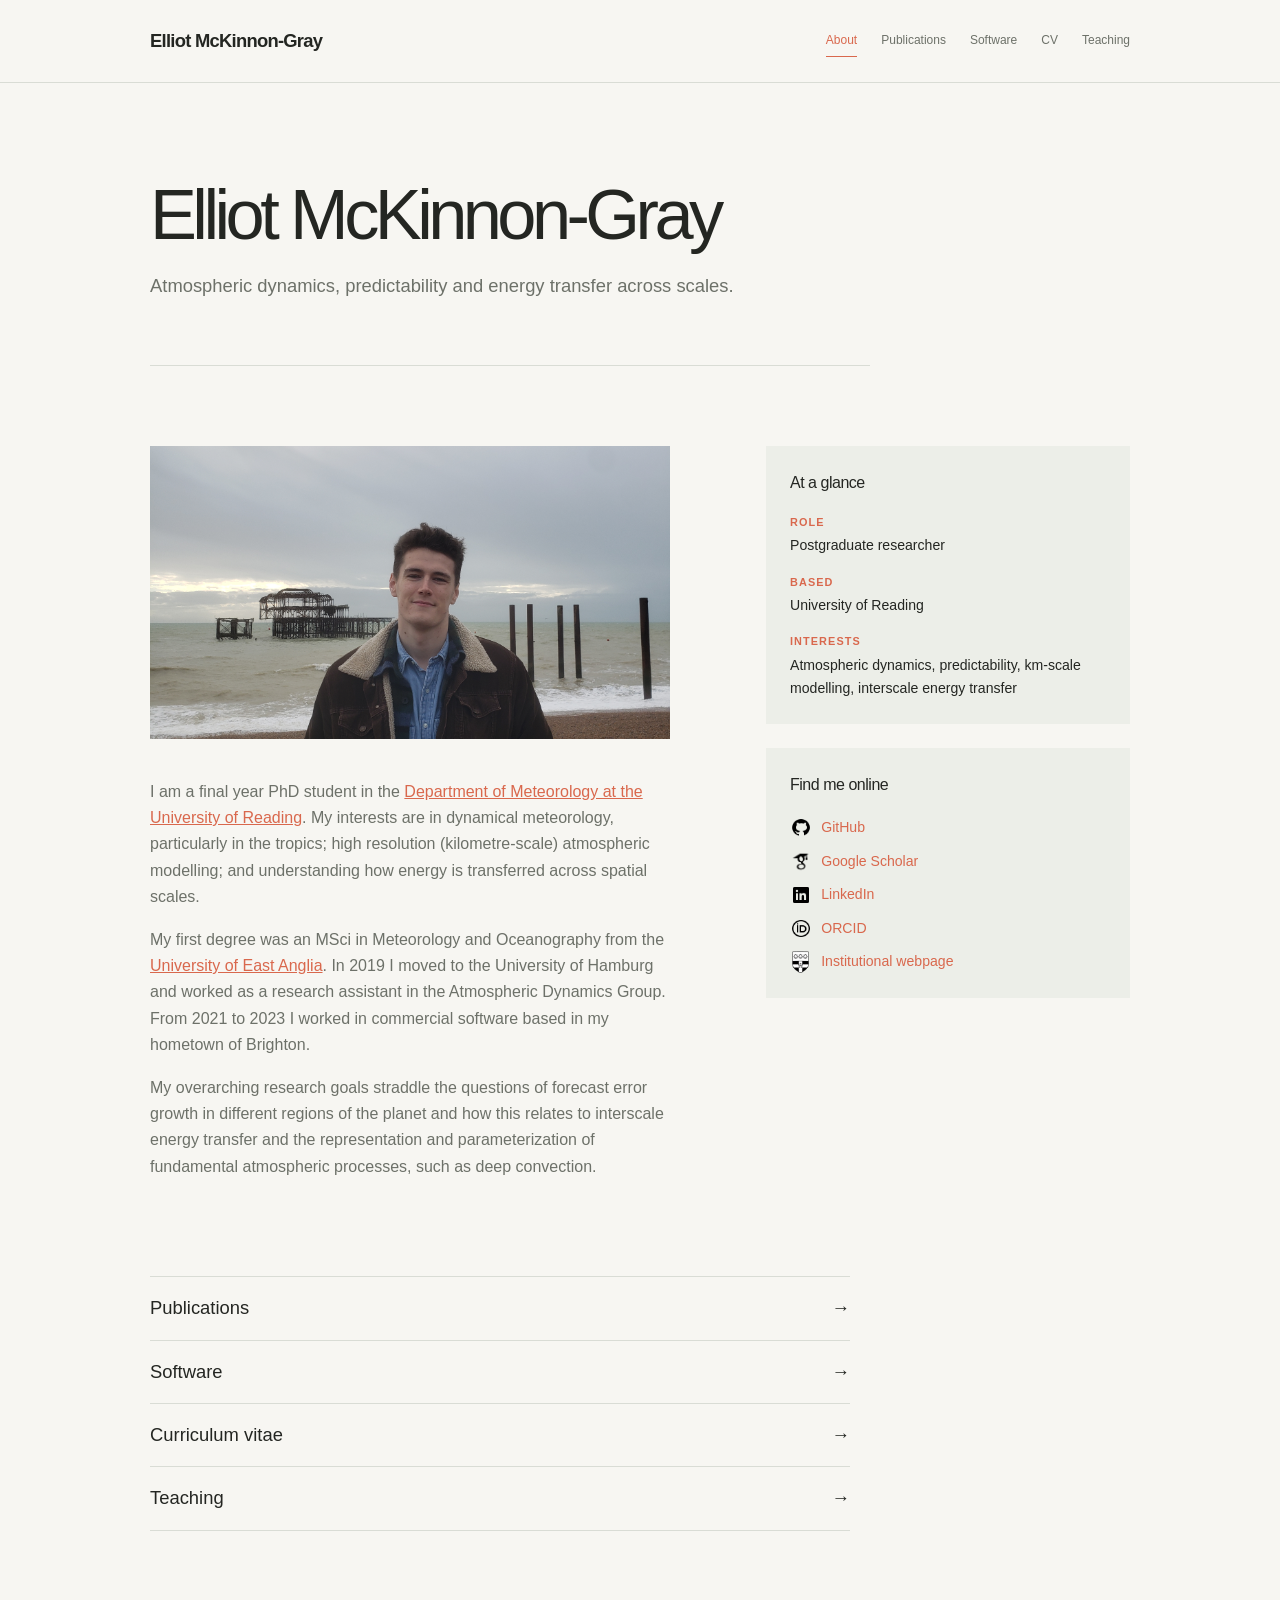
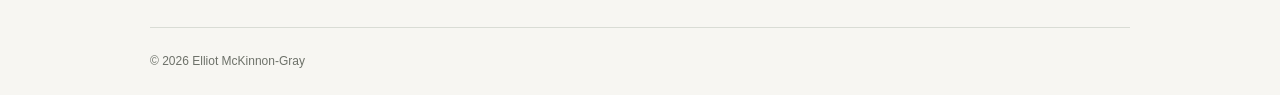
==== commit 382070d0: "Final first commit webstie ready" ====
--- a/index.html
+++ b/index.html
@@ -36,7 +36,7 @@
           </figure>
           <p>I am a final year PhD student in the <a href="https://www.reading.ac.uk/meteorology/">Department of Meteorology at the 
             University of Reading</a>. My interests are in dynamical meteorology, particularly in the
-          tropics; high (kilometre-) scale atmospheric modelling; and understanding how energy is
+          tropics; high resolution (kilometre-scale) atmospheric modelling; and understanding how energy is
           transferred across spatial scales.</p>
           <p>My first degree was an MSci in Meteorology and Oceanography from the 
             <a href="https://www.uea.ac.uk/groups-and-centres/centre-for-ocean-and-atmospheric-sciences">
@@ -65,6 +65,7 @@
               <a href="https://scholar.google.com/citations?user=f8rC6tkAAAAJ&hl=en" target="_blank" rel="noreferrer"><img src="icons8-google-scholar-24.png" alt="">Google Scholar</a>
               <a href="https://www.linkedin.com/in/elliot-mckinnon-gray-6b8a53148/" target="_blank" rel="noreferrer"><img src="icons8-linkedin-30.png" alt="">LinkedIn</a>
               <a href="https://orcid.org/0009-0001-2850-8901" target="_blank" rel="noreferrer"><img src="icons8-orcid-32.png" alt="">ORCID</a>
+              <a href="https://research.reading.ac.uk/meteorology/people/elliot-mckinnon-gray/" target="_blank" rel="noreferrer"><img class="institution-icon" src="UoRBW.png" alt="">Institutional webpage</a>
             </nav>
           </aside>
         </div>
--- a/style.css
+++ b/style.css
@@ -3,4 +3,6 @@
 *{box-sizing:border-box}html{scroll-behavior:smooth}body{margin:0;color:var(--ink);background:var(--paper);font-family:Arial,sans-serif;line-height:1.65}a{color:inherit}.site-header{border-bottom:1px solid var(--line)}.site-header-inner{display:flex;align-items:center;justify-content:space-between;width:min(calc(100% - 3rem),var(--max));min-height:82px;margin:auto}.wordmark{font-size:1.15rem;font-weight:700;letter-spacing:-.04em;text-decoration:none}.site-nav{display:flex;gap:1.5rem;font-size:.75rem}.site-nav a{padding:.35rem 0;color:var(--muted);text-decoration:none}.site-nav a:hover,.site-nav a:focus-visible,.site-nav a.active{color:var(--accent)}.site-nav a.active{border-bottom:1px solid var(--accent)}.menu-toggle{display:none;border:0;background:transparent;padding:.5rem}.sr-only{position:absolute;width:1px;height:1px;padding:0;margin:-1px;overflow:hidden;clip:rect(0,0,0,0);white-space:nowrap;border:0}.skip-link{position:absolute;left:1rem;top:-4rem;z-index:5;padding:.6rem .8rem;color:#fff;background:var(--ink)}.skip-link:focus{top:1rem}.page{width:min(calc(100% - 3rem),var(--max));min-height:calc(100vh - 154px);margin:auto;padding:6rem 0}.page-intro{max-width:720px;padding-bottom:4rem;border-bottom:1px solid var(--line)}.eyebrow{margin:0 0 1.2rem;color:var(--accent);font-size:.7rem;font-weight:700;letter-spacing:.14em;text-transform:uppercase}.page h1{margin:0 0 1.25rem;font-size:clamp(2.5rem,5.5vw,4.6rem);font-weight:400;letter-spacing:-.065em;line-height:1.02}.intro{max-width:720px;margin:0;color:var(--muted);font-size:1.15rem}.content-grid{display:grid;grid-template-columns:1fr .7fr;gap:6rem;padding:5rem 0}.profile-photo{max-width:230px;margin:0 0 2.5rem}.profile-photo img{display:block;width:100%;height:auto}.profile-photo figcaption{margin-top:.65rem;color:var(--muted);font-size:.7rem}.page h2{margin:0 0 1.1rem;font-size:1.25rem;font-weight:500;letter-spacing:-.03em}.content-grid p,.prose p{max-width:600px;color:var(--muted);font-size:1rem}.content-grid p a{color:var(--accent)}.content-grid p a:hover,.content-grid p a:focus-visible{color:var(--ink)}.sidebar-stack{display:grid;gap:1.5rem;align-self:start}.sidebar-card{padding:1.5rem;background:var(--soft)}.sidebar-card h2{font-size:1rem}.sidebar-card dl{margin:0;font-size:.88rem}.sidebar-card dt{margin-top:1rem;color:var(--accent);font-size:.68rem;font-weight:700;letter-spacing:.1em;text-transform:uppercase}.sidebar-card dt:first-child{margin-top:0}.sidebar-card dd{margin:.15rem 0 0}.links-card nav{display:grid;gap:.65rem;font-size:.88rem}.links-card a{display:flex;align-items:center;gap:.6rem;color:var(--accent);text-decoration:none}.links-card a:hover,.links-card a:focus-visible{color:var(--ink)}.links-card img{width:1.35rem;height:1.35rem;flex:none}.link-list{max-width:700px;border-top:1px solid var(--line)}.link-list h2{padding-top:2rem}.link-list a{display:flex;justify-content:space-between;padding:1rem 0;border-bottom:1px solid var(--line);font-size:1.15rem;text-decoration:none}.link-list a:hover,.link-list a:focus-visible{color:var(--accent)}.link-list b{font-weight:400}.prose{max-width:680px;padding-top:4rem}.prose h2{margin-top:3rem}.prose ul{max-width:580px;padding-left:1.2rem;color:var(--muted)}.prose li{margin:.45rem 0}.note{padding:1.25rem;background:var(--soft);border-left:2px solid var(--accent)}.publication-placeholder{display:grid;grid-template-columns:40px 1fr 30px;gap:1rem;align-items:start;padding:1.5rem 0;border-bottom:1px solid var(--line)}.publication-placeholder>span{color:var(--accent);font-size:.75rem}.publication-placeholder h2{margin:0 0 .25rem;font-size:1rem}.publication-placeholder p{margin:0;font-size:.85rem!important}.publication-placeholder a{font-size:1.1rem;text-align:right}.page-intro-row{display:flex;align-items:end;justify-content:space-between;gap:2rem}.button{display:inline-block;padding:.7rem .95rem;border:1px solid var(--ink);font-size:.75rem;text-decoration:none;white-space:nowrap}.button:hover,.button:focus-visible{color:#fff;background:var(--ink)}.timeline{max-width:720px;padding-top:1rem}.timeline section{display:grid;grid-template-columns:150px 1fr;gap:2rem;padding:2rem 0;border-bottom:1px solid var(--line)}.timeline-date{margin:0;color:var(--accent);font-size:.75rem}.timeline h2{margin:0 0 .4rem}.timeline p:not(.timeline-date){margin:0;color:var(--muted);font-size:.9rem}.site-footer{display:flex;justify-content:space-between;width:min(calc(100% - 3rem),var(--max));margin:auto;padding:1.5rem 0;border-top:1px solid var(--line);color:var(--muted);font-size:.75rem}.site-footer p{margin:0}.site-footer a{text-decoration:none}.site-footer a:hover,.site-footer a:focus-visible{color:var(--accent)}
 @media(max-width:700px){.site-header-inner{min-height:70px}.menu-toggle{display:grid;gap:5px}.menu-toggle>span:not(.sr-only){display:block;width:22px;height:1px;background:var(--ink)}.site-nav{display:none;position:absolute;top:70px;right:1.5rem;left:1.5rem;z-index:4;flex-direction:column;gap:0;padding:.6rem 1rem;background:var(--paper);border:1px solid var(--line)}.site-nav.is-open{display:flex}.site-nav a{padding:.65rem 0}.page{padding:4rem 0}.page-intro{padding-bottom:3rem}.content-grid{display:block;padding:3rem 0}.profile-photo{width:100%}.main-content-row{display:block}.sidebar-card{margin-top:2.5rem}.page-intro-row{display:block}.page-intro-row .button{margin-top:1.5rem}.timeline section{grid-template-columns:1fr;gap:.45rem}.site-footer{display:block}.site-footer p+p{margin-top:.5rem}}
 
-.profile-photo{width:100%;max-width:none;aspect-ratio:16 / 9;overflow:hidden}.profile-photo img{width:100%;height:100%;object-fit:cover;object-position:center}
+.profile-photo{width:100%;max-width:none;aspect-ratio:16 / 9;overflow:hidden}.profile-photo img{width:100%;height:100%;object-fit:cover;object-position:center}.software-item{grid-template-columns:1fr 30px}.links-card img.institution-icon{width:1.35rem;height:1.35rem;object-fit:contain}
+.intro a,.prose a,.timeline a{color:var(--accent)}.intro a:hover,.intro a:focus-visible,.prose a:hover,.prose a:focus-visible,.timeline a:hover,.timeline a:focus-visible{color:var(--ink)}
+.teaching-page .page-intro{padding-bottom:2.5rem}.teaching-page .prose{padding-top:1.25rem}.teaching-page .prose>h2:first-child{margin-top:0}
